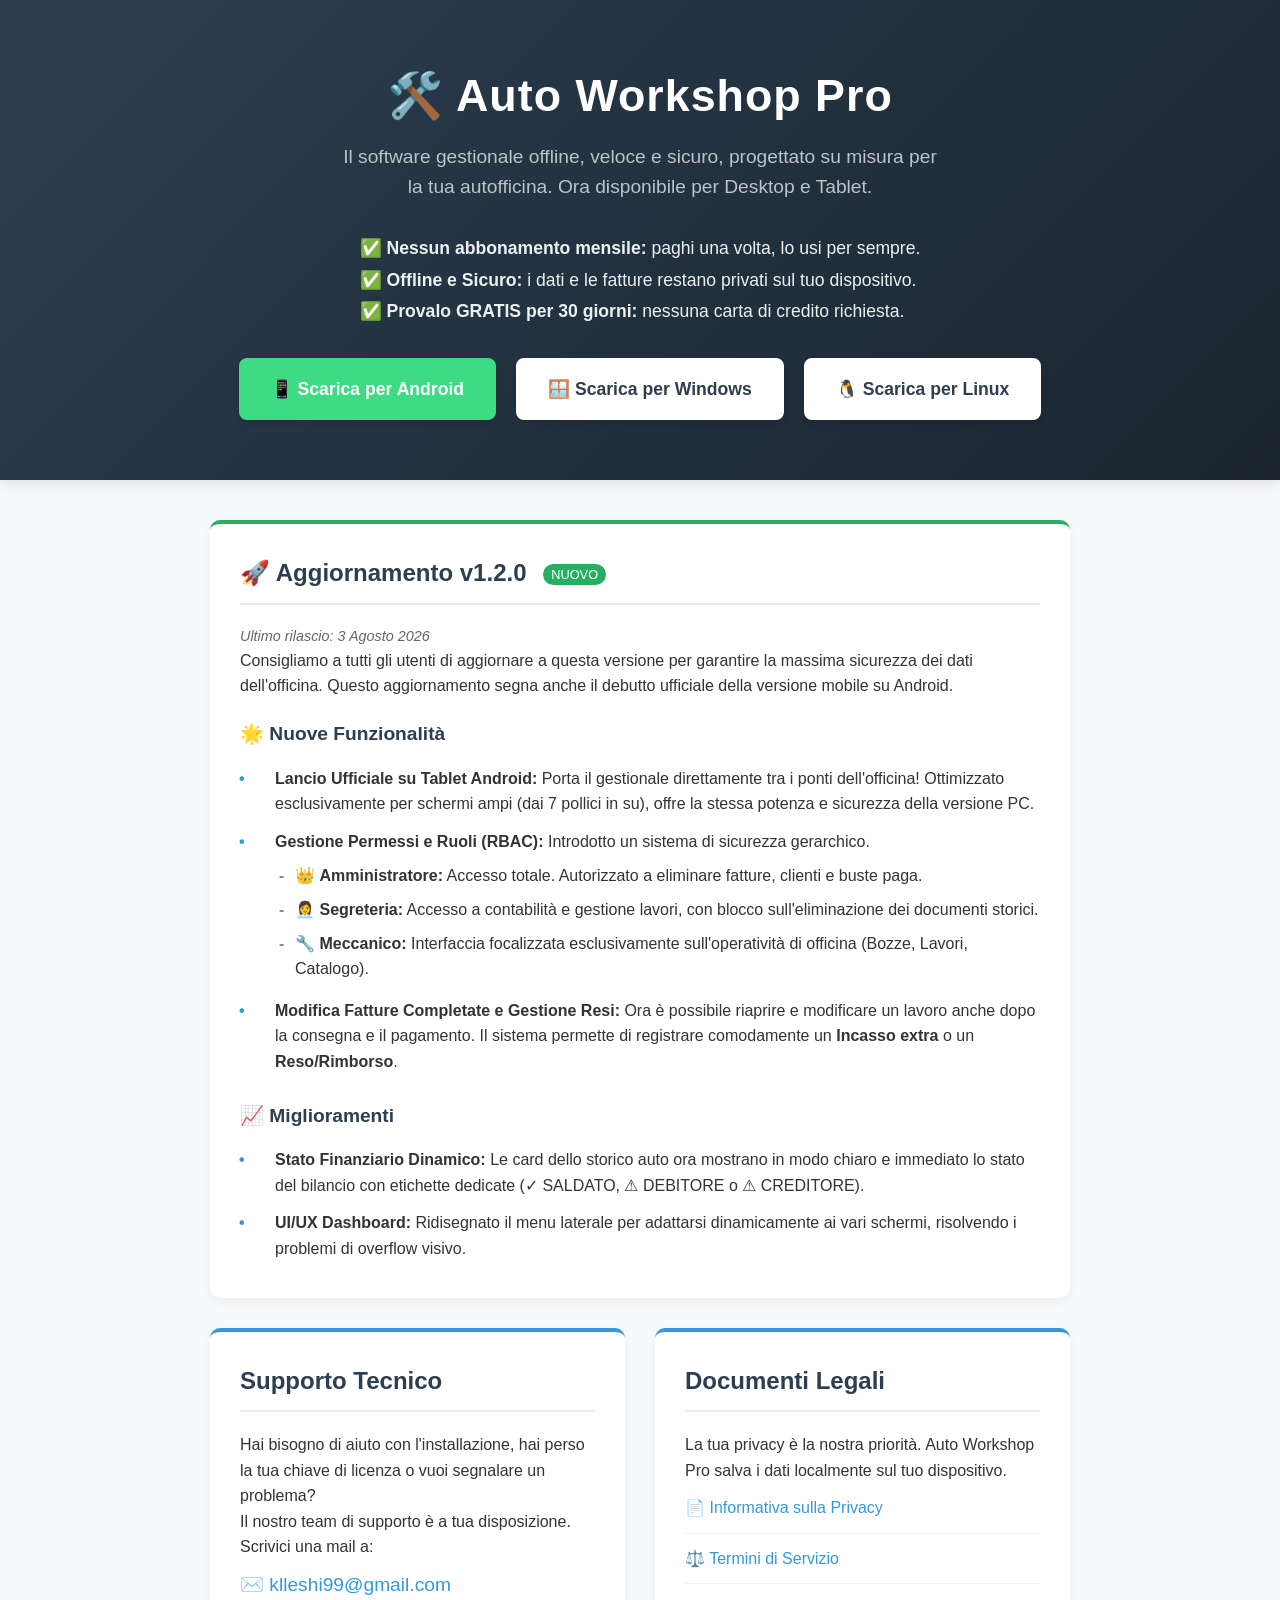
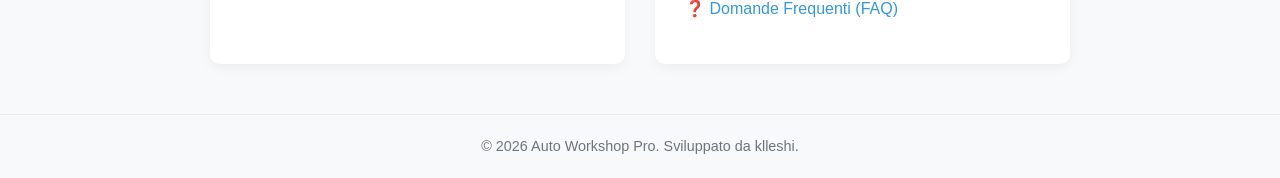
==== index.html @ 24f9990c "Simplify title in index.html" ====
<!DOCTYPE html>
<html lang="it">
<head>
    <!-- Google tag (gtag.js) -->
    <script async src="https://www.googletagmanager.com/gtag/js?id=G-JQLVQRZKXP"></script>
    <script>
      window.dataLayer = window.dataLayer || [];
      function gtag(){dataLayer.push(arguments);}
      gtag('js', new Date());
    
      gtag('config', 'G-JQLVQRZKXP');
</script>
    <meta charset="UTF-8">
    <meta name="viewport" content="width=device-width, initial-scale=1.0">
    <meta name="description" content="Auto Workshop Pro - Il gestionale offline definitivo per la tua autofficina, ora su PC e Tablet.">
    <title>Auto Workshop Pro</title>
    <style>
        /* --- VARIABILI COLORE --- */
        :root {
            --primary: #2c3e50; /* Blu scuro professionale */
            --accent: #3498db;  /* Azzurro per link e bottoni secondari */
            --success: #27ae60; /* Verde per il bottone di acquisto */
            --android: #3DDC84; /* Verde ufficiale Android */
            --bg-light: #f8f9fa;
            --text-main: #333333;
            --text-muted: #6c757d;
        }

        * {
            box-sizing: border-box;
            margin: 0;
            padding: 0;
            font-family: -apple-system, BlinkMacSystemFont, "Segoe UI", Roboto, Helvetica, Arial, sans-serif;
        }

        body {
            background-color: var(--bg-light);
            color: var(--text-main);
            line-height: 1.6;
        }

        /* --- HEADER / HERO SECTION --- */
        .hero {
            background: linear-gradient(135deg, var(--primary) 0%, #1a252f 100%);
            color: white;
            text-align: center;
            padding: 60px 20px;
            box-shadow: 0 4px 15px rgba(0,0,0,0.1);
        }

        .hero h1 {
            font-size: 2.8rem;
            margin-bottom: 10px;
            letter-spacing: 1px;
        }

        .hero p {
            font-size: 1.2rem;
            color: #bdc3c7;
            max-width: 600px;
            margin: 0 auto 30px auto;
        }

        /* --- CALL TO ACTION (BOTTONI) --- */
        .cta-container {
            display: flex;
            justify-content: center;
            gap: 20px;
            flex-wrap: wrap;
            align-items: center;
        }

        .btn {
            display: inline-block;
            padding: 15px 30px;
            border-radius: 8px;
            text-decoration: none;
            font-weight: bold;
            font-size: 1.1rem;
            transition: all 0.3s ease;
            box-shadow: 0 4px 6px rgba(0,0,0,0.1);
        }

        .btn:hover {
            transform: translateY(-2px);
            box-shadow: 0 6px 12px rgba(0,0,0,0.15);
        }

        .btn-download {
            background-color: white;
            color: var(--primary);
            border: 2px solid white;
        }

        .btn-download:hover {
            background-color: #f1f1f1;
        }

        .btn-buy {
            background-color: var(--success);
            color: white;
            border: 2px solid var(--success);
        }

        .btn-buy:hover {
            background-color: #219653;
            border-color: #219653;
        }

        .btn-android {
            background-color: var(--android);
            color: white;
            border: 2px solid var(--android);
        }

        .btn-android:hover {
            background-color: #f0fdf4;
        }

        /* --- CONTENUTO PRINCIPALE --- */
        .container {
            max-width: 900px;
            margin: 40px auto;
            padding: 0 20px;
            display: grid;
            grid-template-columns: repeat(auto-fit, minmax(300px, 1fr));
            gap: 30px;
        }

        .card {
            background-color: white;
            padding: 30px;
            border-radius: 10px;
            box-shadow: 0 4px 12px rgba(0,0,0,0.05);
            border-top: 4px solid var(--accent);
        }
        
        /* Nuova classe per la card degli aggiornamenti che prende tutta la larghezza */
        .card-full {
            grid-column: 1 / -1; 
            border-top: 4px solid var(--success);
        }

        .card h2 {
            color: var(--primary);
            border-bottom: 2px solid #eaecef;
            padding-bottom: 10px;
            margin-bottom: 20px;
            font-size: 1.5rem;
        }

        .card h3 {
            color: var(--primary);
            margin: 20px 0 10px 0;
            font-size: 1.2rem;
        }

        .card ul {
            list-style-type: none;
        }

        .card li {
            padding: 12px 0;
            border-bottom: 1px solid #f1f1f1;
        }

        .card li:last-child {
            border-bottom: none;
        }

        /* Stili specifici per le liste del changelog per renderle più compatte */
        .changelog-list {
            margin-left: 15px;
        }
        
        .changelog-list li {
            padding: 6px 0;
            border-bottom: none;
            position: relative;
            padding-left: 20px;
        }

        .changelog-list li::before {
            content: "•";
            color: var(--accent);
            font-weight: bold;
            display: inline-block;
            width: 1em;
            margin-left: -1em;
            position: absolute;
            left: 0;
        }

        .sub-list {
            margin-left: 20px;
            margin-top: 5px;
        }

        .sub-list li {
            padding: 4px 0;
        }

        .sub-list li::before {
            content: "-";
            color: #7f8c8d;
        }

        .badge-new {
            background-color: var(--success);
            color: white;
            font-size: 0.8rem;
            padding: 3px 8px;
            border-radius: 12px;
            vertical-align: middle;
            margin-left: 10px;
            font-weight: normal;
        }

        .card a {
            color: var(--accent);
            text-decoration: none;
            font-weight: 500;
            display: flex;
            align-items: center;
        }

        .card a:hover {
            text-decoration: underline;
            color: #2980b9;
        }

        .contact-email {
            font-size: 1.2rem;
            font-weight: bold;
            color: var(--primary);
            margin-top: 10px;
            display: inline-block;
        }

        /* --- FOOTER --- */
        footer {
            text-align: center;
            margin-top: 50px;
            padding: 20px;
            font-size: 0.9em;
            color: var(--text-muted);
            border-top: 1px solid #eaecef;
        }
    </style>
</head>
<body>

    <header class="hero">
        <h1>🛠️ Auto Workshop Pro</h1>
        <p>Il software gestionale offline, veloce e sicuro, progettato su misura per la tua autofficina. Ora disponibile per Desktop e Tablet.</p>

        <p style="display: inline-block; text-align: left; font-size: 1.1rem; color: #ecf0f1; margin-bottom: 30px; line-height: 1.8;">
            ✅ <strong>Nessun abbonamento mensile:</strong> paghi una volta, lo usi per sempre.<br>
            ✅ <strong>Offline e Sicuro:</strong> i dati e le fatture restano privati sul tuo dispositivo.<br>
            ✅ <strong>Provalo GRATIS per 30 giorni:</strong> nessuna carta di credito richiesta.
        </p>
        
        <div class="cta-container">
            <!-- Sostituisci il link '#link-playstore' con il tuo vero link di Google Play o di testing -->
            <a href="https://play.google.com/store/apps/details?id=io.github.klleshi.auto_workshop" class="btn btn-android">
                📱 Scarica per Android</a>
            
            <!-- I link sono stati aggiornati alla versione v1.2.0 -->
            <a href="https://github.com/klleshi/auto-workshop-releases/releases/download/v1.2.0/AutoWorkShop_windows.zip" class="btn btn-download">
                🪟 Scarica per Windows</a>
            
            <a href="https://github.com/klleshi/auto-workshop-releases/releases/download/v1.2.0/AutoWorkShop_linux.zip" class="btn btn-download">
                🐧 Scarica per Linux</a>  
        </div>
    </header>

    <div class="container">
        
        <!-- NUOVA SEZIONE CHANGELOG v1.2.0 -->
        <div class="card card-full">
            <h2>🚀 Aggiornamento v1.2.0 <span class="badge-new">NUOVO</span></h2>
            <p style="color: #666; font-size: 0.9em;"><em>Ultimo rilascio: 3 Agosto 2026</em></p>
            <p>Consigliamo a tutti gli utenti di aggiornare a questa versione per garantire la massima sicurezza dei dati dell'officina. Questo aggiornamento segna anche il debutto ufficiale della versione mobile su Android.</p>
            
            <h3>🌟 Nuove Funzionalità</h3>
            <ul class="changelog-list">
                <li><strong>Lancio Ufficiale su Tablet Android:</strong> Porta il gestionale direttamente tra i ponti dell'officina! Ottimizzato esclusivamente per schermi ampi (dai 7 pollici in su), offre la stessa potenza e sicurezza della versione PC.</li>
                <li><strong>Gestione Permessi e Ruoli (RBAC):</strong> Introdotto un sistema di sicurezza gerarchico.
                    <ul class="sub-list">
                        <li>👑 <strong>Amministratore:</strong> Accesso totale. Autorizzato a eliminare fatture, clienti e buste paga.</li>
                        <li>👩‍💼 <strong>Segreteria:</strong> Accesso a contabilità e gestione lavori, con blocco sull'eliminazione dei documenti storici.</li>
                        <li>🔧 <strong>Meccanico:</strong> Interfaccia focalizzata esclusivamente sull'operatività di officina (Bozze, Lavori, Catalogo).</li>
                    </ul>
                </li>
                <li><strong>Modifica Fatture Completate e Gestione Resi:</strong> Ora è possibile riaprire e modificare un lavoro anche dopo la consegna e il pagamento. Il sistema permette di registrare comodamente un <strong>Incasso extra</strong> o un <strong>Reso/Rimborso</strong>.</li>
            </ul>

            <h3>📈 Miglioramenti</h3>
            <ul class="changelog-list">
                <li><strong>Stato Finanziario Dinamico:</strong> Le card dello storico auto ora mostrano in modo chiaro e immediato lo stato del bilancio con etichette dedicate (✓ SALDATO, ⚠ DEBITORE o ⚠ CREDITORE).</li>
                <li><strong>UI/UX Dashboard:</strong> Ridisegnato il menu laterale per adattarsi dinamicamente ai vari schermi, risolvendo i problemi di overflow visivo.</li>
            </ul>

        </div>
        <!-- FINE SEZIONE CHANGELOG -->
        
        <div class="card">
            <h2>Supporto Tecnico</h2>
            <p>Hai bisogno di aiuto con l'installazione, hai perso la tua chiave di licenza o vuoi segnalare un problema?</p>
            <p>Il nostro team di supporto è a tua disposizione. Scrivici una mail a:</p>
            <a href="mailto:klleshi99@gmail.com" class="contact-email">✉️ klleshi99@gmail.com</a>
        </div>

        <div class="card">
            <h2>Documenti Legali</h2>
            <p>La tua privacy è la nostra priorità. Auto Workshop Pro salva i dati localmente sul tuo dispositivo.</p>
            <ul>
                <li><a href="privacy.html">📄 Informativa sulla Privacy</a></li>
                <li><a href="terms.html">⚖️ Termini di Servizio</a></li>
                <li><a href="faq.html">❓ Domande Frequenti (FAQ)</a></li>
            </ul>
        </div>

    </div>

    <footer>
        <p>&copy; 2026 Auto Workshop Pro. Sviluppato da klleshi.</p>
    </footer>

</body>
</html>
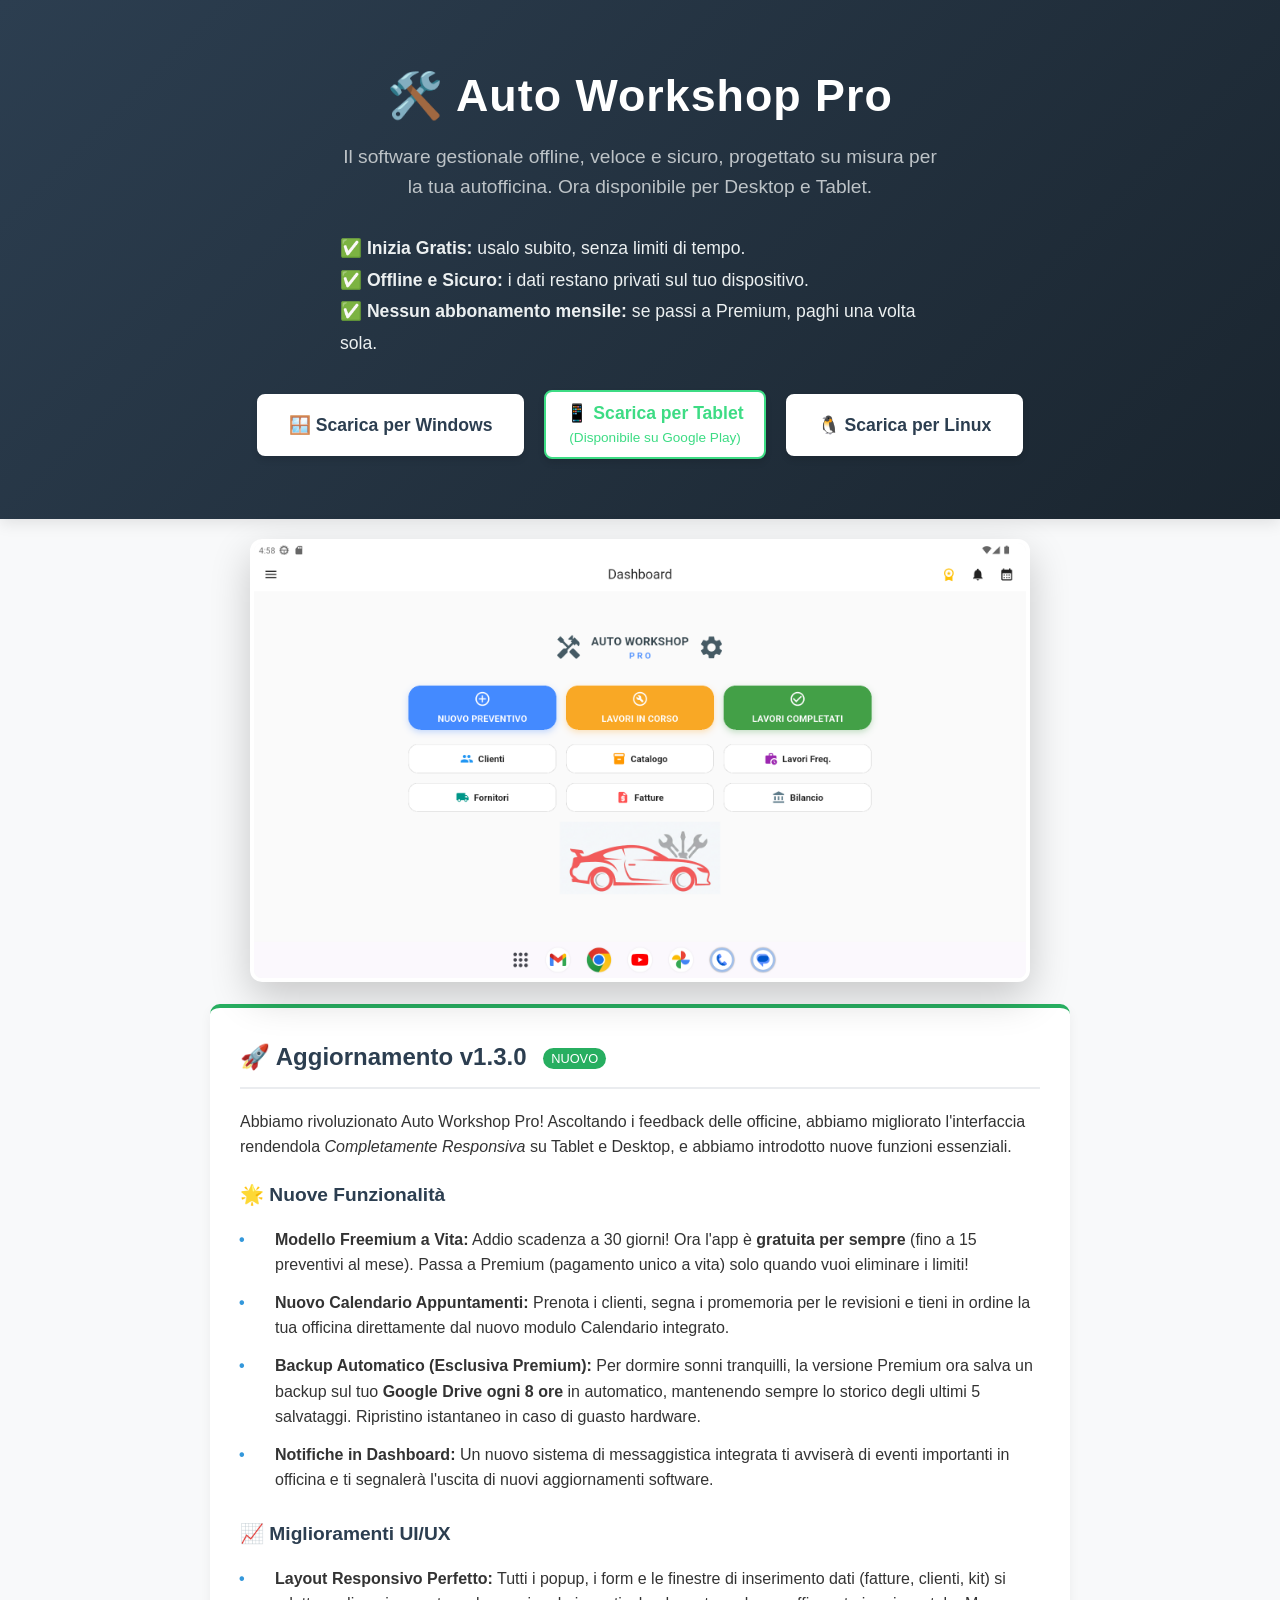
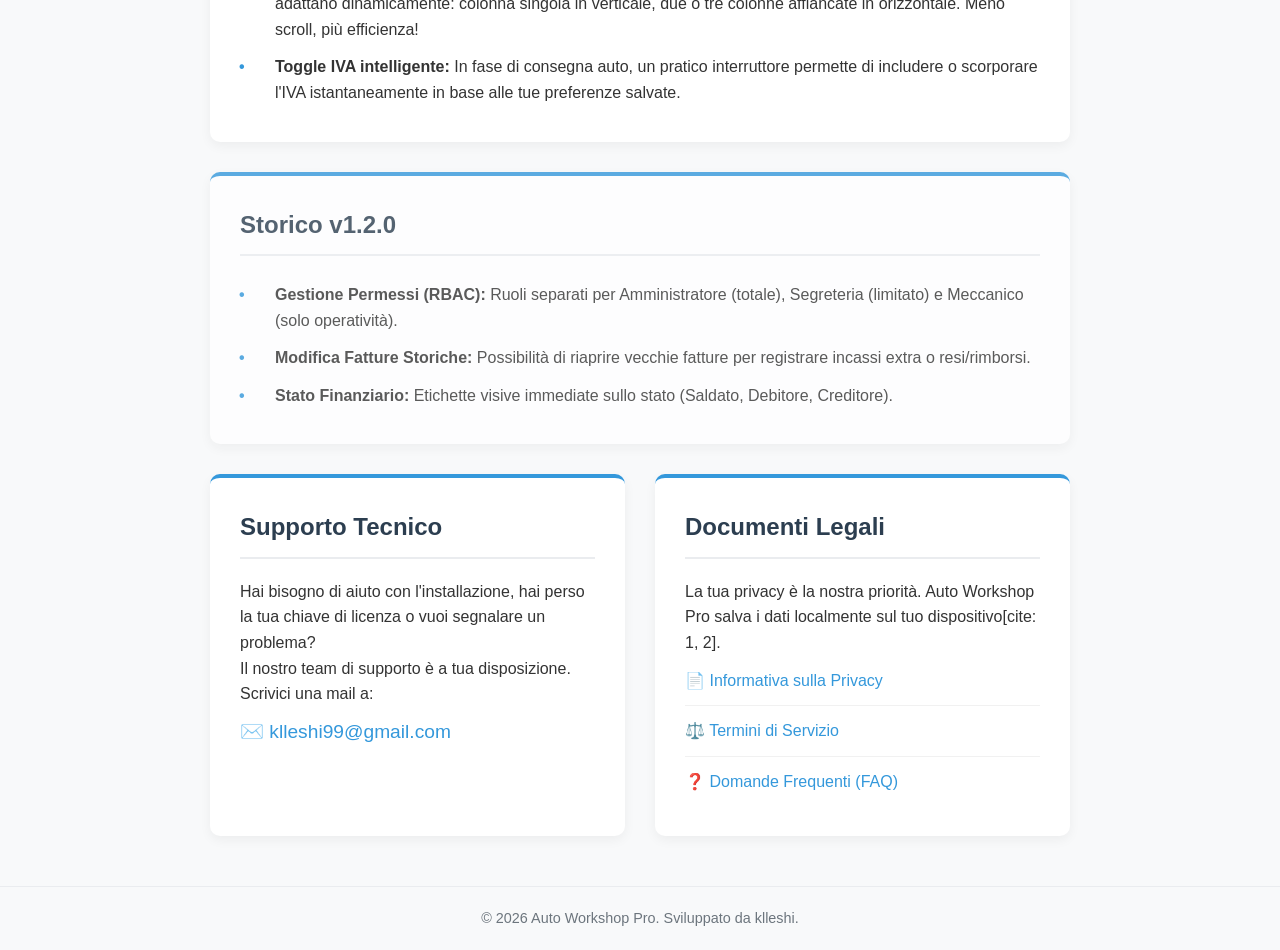
==== commit 9eacebdb: "Update index.html" ====
--- a/index.html
+++ b/index.html
@@ -13,7 +13,12 @@
     <meta charset="UTF-8">
     <meta name="viewport" content="width=device-width, initial-scale=1.0">
     <meta name="description" content="Auto Workshop Pro - Il gestionale offline definitivo per la tua autofficina, ora su PC e Tablet.">
+
+     <!-- Google Serch console -->
+    <link rel="canonical" href="https://autoworkshop.klleshi.com/" />
+    
     <title>Auto Workshop Pro</title>
+
     <style>
         /* --- VARIABILI COLORE --- */
         :root {
@@ -108,9 +113,11 @@
         }
 
         .btn-android {
-            background-color: var(--android);
-            color: white;
+            background-color: white;
+            color: var(--android);
             border: 2px solid var(--android);
+            padding: 10px 20px;
+            line-height: 1.3;
         }
 
         .btn-android:hover {
@@ -135,7 +142,7 @@
             border-top: 4px solid var(--accent);
         }
         
-        /* Nuova classe per la card degli aggiornamenti che prende tutta la larghezza */
+        /* Classe per la card degli aggiornamenti che prende tutta la larghezza */
         .card-full {
             grid-column: 1 / -1; 
             border-top: 4px solid var(--success);
@@ -246,6 +253,25 @@
             color: var(--text-muted);
             border-top: 1px solid #eaecef;
         }
+        
+        /* --- ANTEPRIMA DASHBOARD --- */
+        .dashboard-preview-container {
+            text-align: center;
+            max-width: 800px; /* Dimensione corretta, 300px era troppo piccolo */
+            margin: 20px auto -25px auto; /* Tolto il -30px! Ora starà esattamente sotto la fascia blu */
+            padding: 0 10px;
+            position: relative;
+        }
+
+        .dashboard-preview {
+            max-width: 100%;
+            height: auto;
+            border-radius: 12px;
+            box-shadow: 0 15px 40px rgba(0,0,0,0.2);
+            border: 4px solid white; /* Cornice bianca per farla risaltare */
+            background-color: var(--bg-light);
+        }
+        
     </style>
 </head>
 <body>
@@ -255,55 +281,67 @@
         <p>Il software gestionale offline, veloce e sicuro, progettato su misura per la tua autofficina. Ora disponibile per Desktop e Tablet.</p>
 
         <p style="display: inline-block; text-align: left; font-size: 1.1rem; color: #ecf0f1; margin-bottom: 30px; line-height: 1.8;">
-            ✅ <strong>Nessun abbonamento mensile:</strong> paghi una volta, lo usi per sempre.<br>
-            ✅ <strong>Offline e Sicuro:</strong> i dati e le fatture restano privati sul tuo dispositivo.<br>
-            ✅ <strong>Provalo GRATIS per 30 giorni:</strong> nessuna carta di credito richiesta.
+            ✅ <strong>Inizia Gratis:</strong> usalo subito, senza limiti di tempo.<br>
+            ✅ <strong>Offline e Sicuro:</strong> i dati restano privati sul tuo dispositivo.<br>
+            ✅ <strong>Nessun abbonamento mensile:</strong> se passi a Premium, paghi una volta sola.
         </p>
         
         <div class="cta-container">
-            <!-- Sostituisci il link '#link-playstore' con il tuo vero link di Google Play o di testing -->
+            <!-- Link aggiornati alla versione v1.3.0 -->
+            <a href="https://github.com/klleshi/auto-workshop-releases/releases/download/v1.3.0/AutoWorkShop_windows.zip" class="btn btn-download">🪟 Scarica per Windows</a>
+                      
+            <!-- Link Google Play invariato -->
             <a href="https://play.google.com/store/apps/details?id=io.github.klleshi.auto_workshop" class="btn btn-android">
-                📱 Scarica per Android</a>
+                📱 Scarica per Tablet<br>
+                <span style="font-size: 0.85rem; font-weight: normal;">(Disponibile su Google Play)</span>
+            </a>
             
-            <!-- I link sono stati aggiornati alla versione v1.2.0 -->
-            <a href="https://github.com/klleshi/auto-workshop-releases/releases/download/v1.2.0/AutoWorkShop_windows.zip" class="btn btn-download">
-                🪟 Scarica per Windows</a>
+            <a href="https://github.com/klleshi/auto-workshop-releases/releases/download/v1.3.0/AutoWorkShop_linux.zip" class="btn btn-download">🐧 Scarica per Linux</a>
             
-            <a href="https://github.com/klleshi/auto-workshop-releases/releases/download/v1.2.0/AutoWorkShop_linux.zip" class="btn btn-download">
-                🐧 Scarica per Linux</a>  
-        </div>
+        </div>
+
     </header>
-
-    <div class="container">
-        
-        <!-- NUOVA SEZIONE CHANGELOG v1.2.0 -->
-        <div class="card card-full">
-            <h2>🚀 Aggiornamento v1.2.0 <span class="badge-new">NUOVO</span></h2>
-            <p style="color: #666; font-size: 0.9em;"><em>Ultimo rilascio: 3 Agosto 2026</em></p>
-            <p>Consigliamo a tutti gli utenti di aggiornare a questa versione per garantire la massima sicurezza dei dati dell'officina. Questo aggiornamento segna anche il debutto ufficiale della versione mobile su Android.</p>
+    
+    	<!-- NUOVA SEZIONE IMMAGINE DASHBOARD -->
+	    <div class="dashboard-preview-container">
+		<!-- Se hai convertito l'immagine in webp, cambia l'estensione qui sotto -->
+		<img src="dashboard.png" alt="Anteprima Dashboard Auto Workshop Pro" class="dashboard-preview">
+	    </div>
+
+	    <div class="container">
+		
+		<!-- NUOVA SEZIONE CHANGELOG v1.3.0 -->
+		<div class="card card-full">
+		    <h2>🚀 Aggiornamento v1.3.0 <span class="badge-new">NUOVO</span></h2>
+		    <p>Abbiamo rivoluzionato Auto Workshop Pro! Ascoltando i feedback delle officine, abbiamo migliorato l'interfaccia rendendola <em>Completamente Responsiva</em> su Tablet e Desktop, e abbiamo introdotto nuove funzioni essenziali.</p>
+            
             
             <h3>🌟 Nuove Funzionalità</h3>
             <ul class="changelog-list">
-                <li><strong>Lancio Ufficiale su Tablet Android:</strong> Porta il gestionale direttamente tra i ponti dell'officina! Ottimizzato esclusivamente per schermi ampi (dai 7 pollici in su), offre la stessa potenza e sicurezza della versione PC.</li>
-                <li><strong>Gestione Permessi e Ruoli (RBAC):</strong> Introdotto un sistema di sicurezza gerarchico.
-                    <ul class="sub-list">
-                        <li>👑 <strong>Amministratore:</strong> Accesso totale. Autorizzato a eliminare fatture, clienti e buste paga.</li>
-                        <li>👩‍💼 <strong>Segreteria:</strong> Accesso a contabilità e gestione lavori, con blocco sull'eliminazione dei documenti storici.</li>
-                        <li>🔧 <strong>Meccanico:</strong> Interfaccia focalizzata esclusivamente sull'operatività di officina (Bozze, Lavori, Catalogo).</li>
-                    </ul>
-                </li>
-                <li><strong>Modifica Fatture Completate e Gestione Resi:</strong> Ora è possibile riaprire e modificare un lavoro anche dopo la consegna e il pagamento. Il sistema permette di registrare comodamente un <strong>Incasso extra</strong> o un <strong>Reso/Rimborso</strong>.</li>
+                <li><strong>Modello Freemium a Vita:</strong> Addio scadenza a 30 giorni! Ora l'app è <strong>gratuita per sempre</strong> (fino a 15 preventivi al mese). Passa a Premium (pagamento unico a vita) solo quando vuoi eliminare i limiti!</li>
+                <li><strong>Nuovo Calendario Appuntamenti:</strong> Prenota i clienti, segna i promemoria per le revisioni e tieni in ordine la tua officina direttamente dal nuovo modulo Calendario integrato.</li>
+                <li><strong>Backup Automatico (Esclusiva Premium):</strong> Per dormire sonni tranquilli, la versione Premium ora salva un backup sul tuo <strong>Google Drive ogni 8 ore</strong> in automatico, mantenendo sempre lo storico degli ultimi 5 salvataggi. Ripristino istantaneo in caso di guasto hardware.</li>
+                <li><strong>Notifiche in Dashboard:</strong> Un nuovo sistema di messaggistica integrata ti avviserà di eventi importanti in officina e ti segnalerà l'uscita di nuovi aggiornamenti software.</li>
             </ul>
 
-            <h3>📈 Miglioramenti</h3>
+            <h3>📈 Miglioramenti UI/UX</h3>
             <ul class="changelog-list">
-                <li><strong>Stato Finanziario Dinamico:</strong> Le card dello storico auto ora mostrano in modo chiaro e immediato lo stato del bilancio con etichette dedicate (✓ SALDATO, ⚠ DEBITORE o ⚠ CREDITORE).</li>
-                <li><strong>UI/UX Dashboard:</strong> Ridisegnato il menu laterale per adattarsi dinamicamente ai vari schermi, risolvendo i problemi di overflow visivo.</li>
+                <li><strong>Layout Responsivo Perfetto:</strong> Tutti i popup, i form e le finestre di inserimento dati (fatture, clienti, kit) si adattano dinamicamente: colonna singola in verticale, due o tre colonne affiancate in orizzontale. Meno scroll, più efficienza!</li>
+                <li><strong>Toggle IVA intelligente:</strong> In fase di consegna auto, un pratico interruttore permette di includere o scorporare l'IVA istantaneamente in base alle tue preferenze salvate.</li>
             </ul>
-
         </div>
         <!-- FINE SEZIONE CHANGELOG -->
         
+        <!-- SEZIONE CHANGELOG v1.2.0 (DECLASSATA MA VISIBILE) -->
+        <div class="card card-full" style="opacity: 0.8; border-top: 4px solid var(--accent);">
+            <h2>Storico v1.2.0</h2>
+            <ul class="changelog-list">
+                <li><strong>Gestione Permessi (RBAC):</strong> Ruoli separati per Amministratore (totale), Segreteria (limitato) e Meccanico (solo operatività).</li>
+                <li><strong>Modifica Fatture Storiche:</strong> Possibilità di riaprire vecchie fatture per registrare incassi extra o resi/rimborsi.</li>
+                <li><strong>Stato Finanziario:</strong> Etichette visive immediate sullo stato (Saldato, Debitore, Creditore).</li>
+            </ul>
+        </div>
+
         <div class="card">
             <h2>Supporto Tecnico</h2>
             <p>Hai bisogno di aiuto con l'installazione, hai perso la tua chiave di licenza o vuoi segnalare un problema?</p>
@@ -313,7 +351,7 @@
 
         <div class="card">
             <h2>Documenti Legali</h2>
-            <p>La tua privacy è la nostra priorità. Auto Workshop Pro salva i dati localmente sul tuo dispositivo.</p>
+            <p>La tua privacy è la nostra priorità. Auto Workshop Pro salva i dati localmente sul tuo dispositivo[cite: 1, 2].</p>
             <ul>
                 <li><a href="privacy.html">📄 Informativa sulla Privacy</a></li>
                 <li><a href="terms.html">⚖️ Termini di Servizio</a></li>
@@ -329,3 +367,4 @@
 
 </body>
 </html>
+    
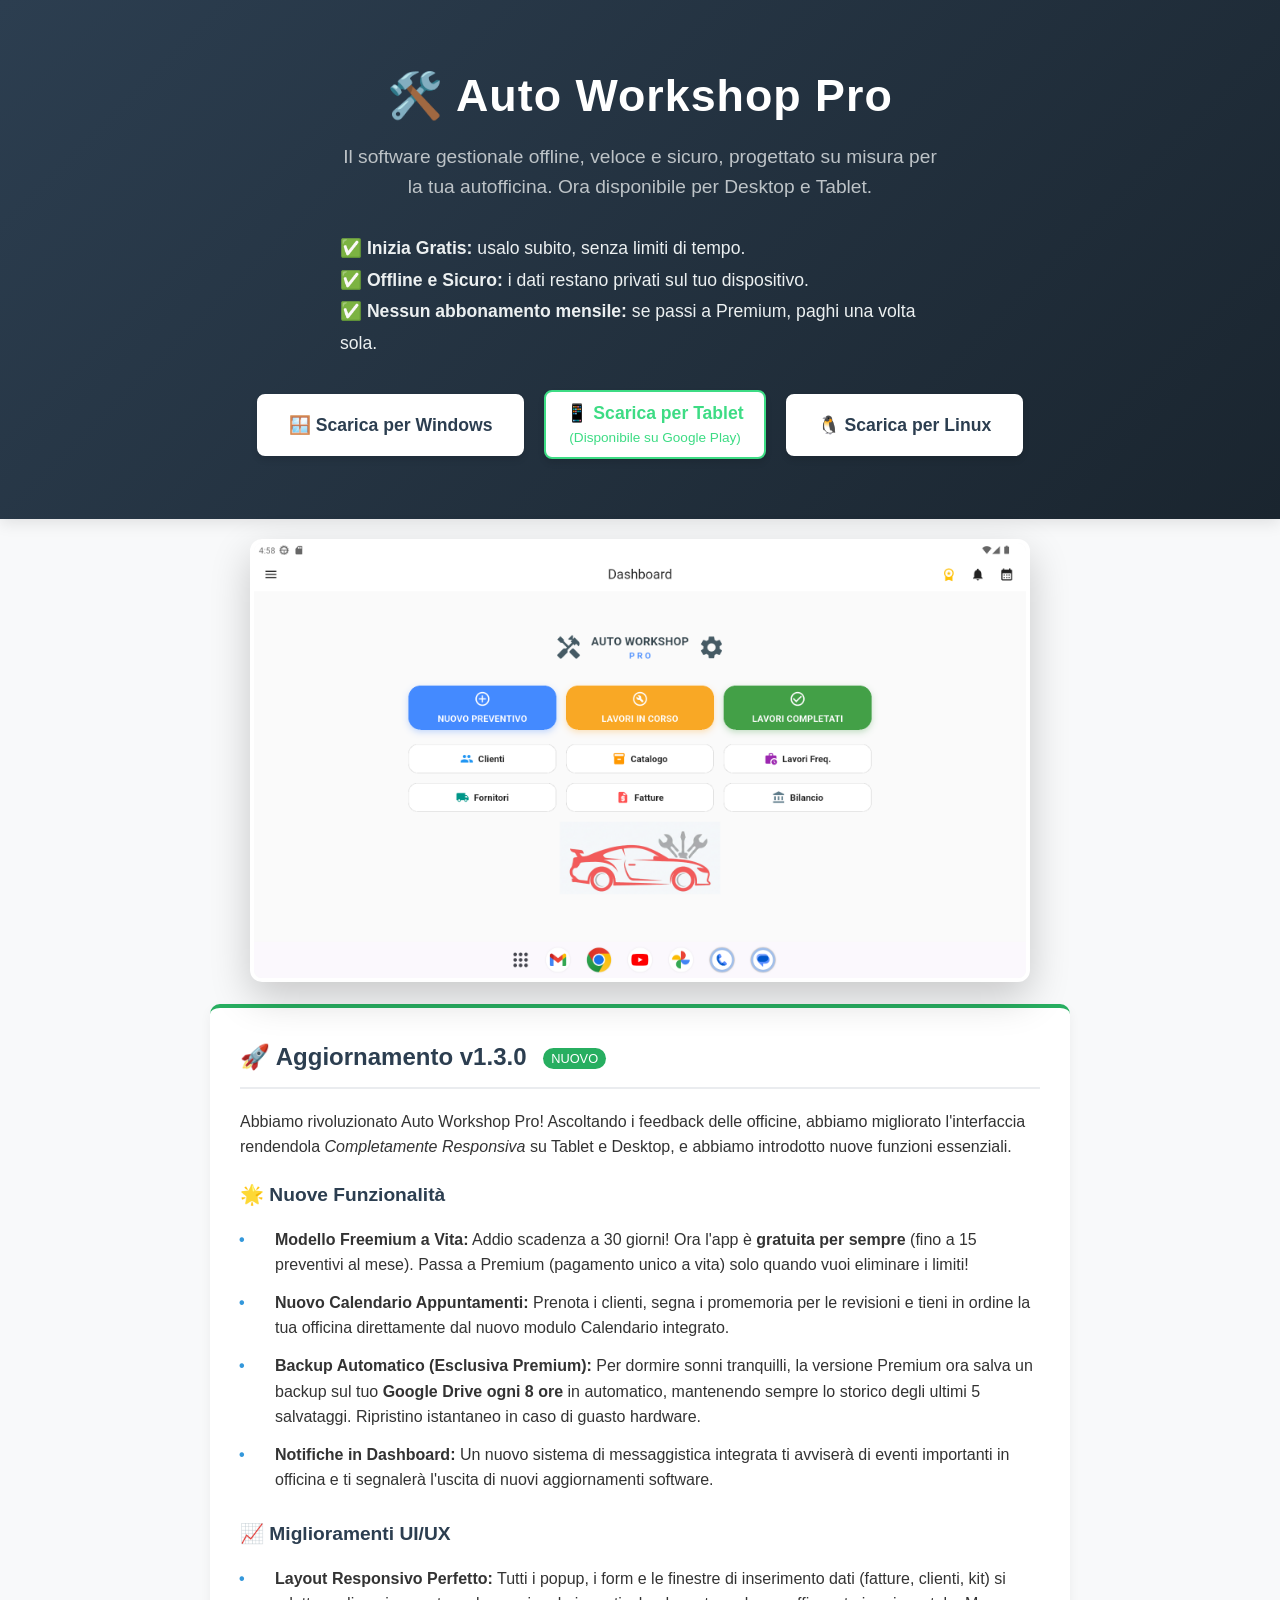
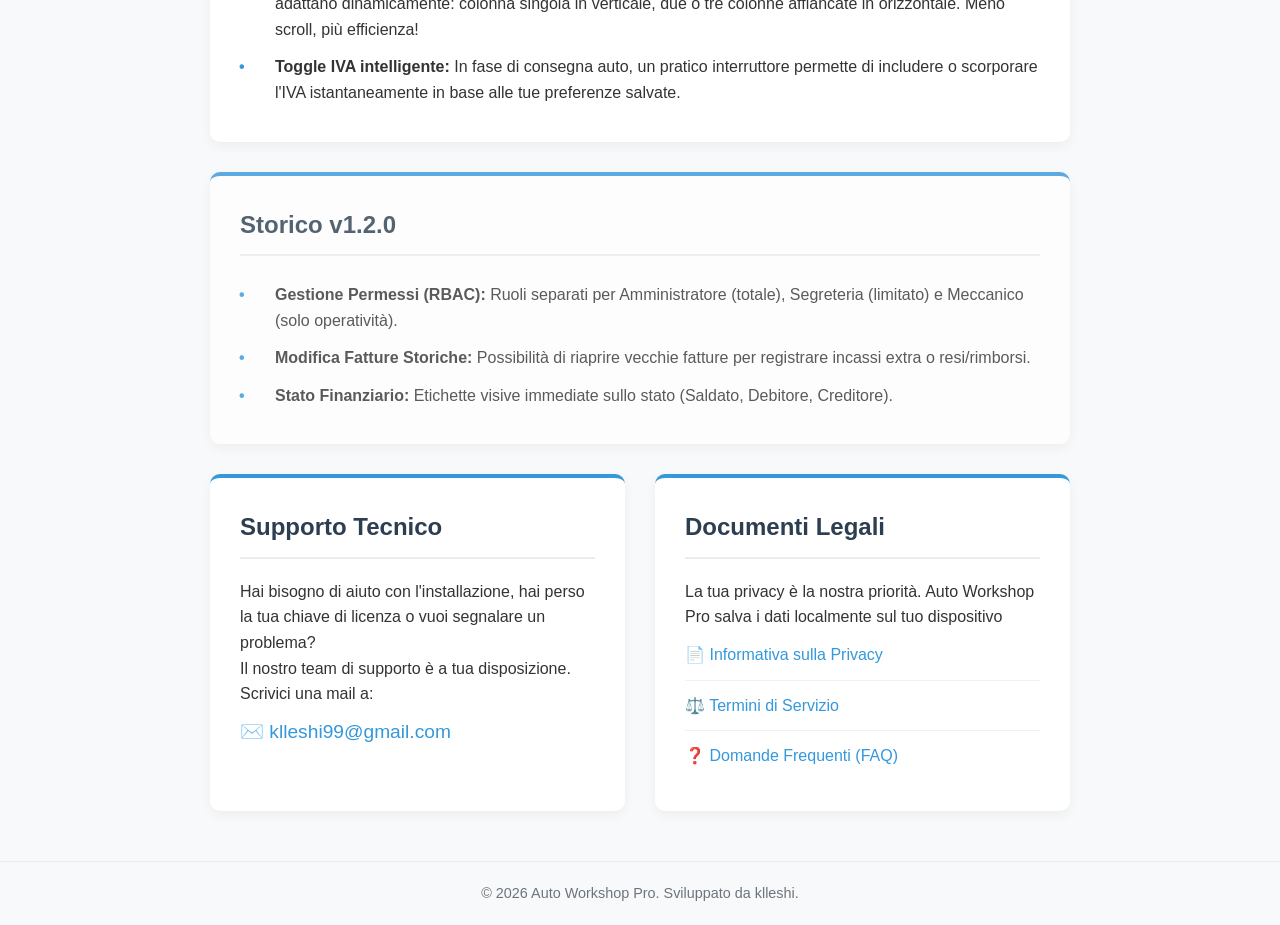
==== commit 831cb84a: "Update index.html" ====
--- a/index.html
+++ b/index.html
@@ -351,7 +351,7 @@
 
         <div class="card">
             <h2>Documenti Legali</h2>
-            <p>La tua privacy è la nostra priorità. Auto Workshop Pro salva i dati localmente sul tuo dispositivo[cite: 1, 2].</p>
+            <p>La tua privacy è la nostra priorità. Auto Workshop Pro salva i dati localmente sul tuo dispositivo</p>
             <ul>
                 <li><a href="privacy.html">📄 Informativa sulla Privacy</a></li>
                 <li><a href="terms.html">⚖️ Termini di Servizio</a></li>
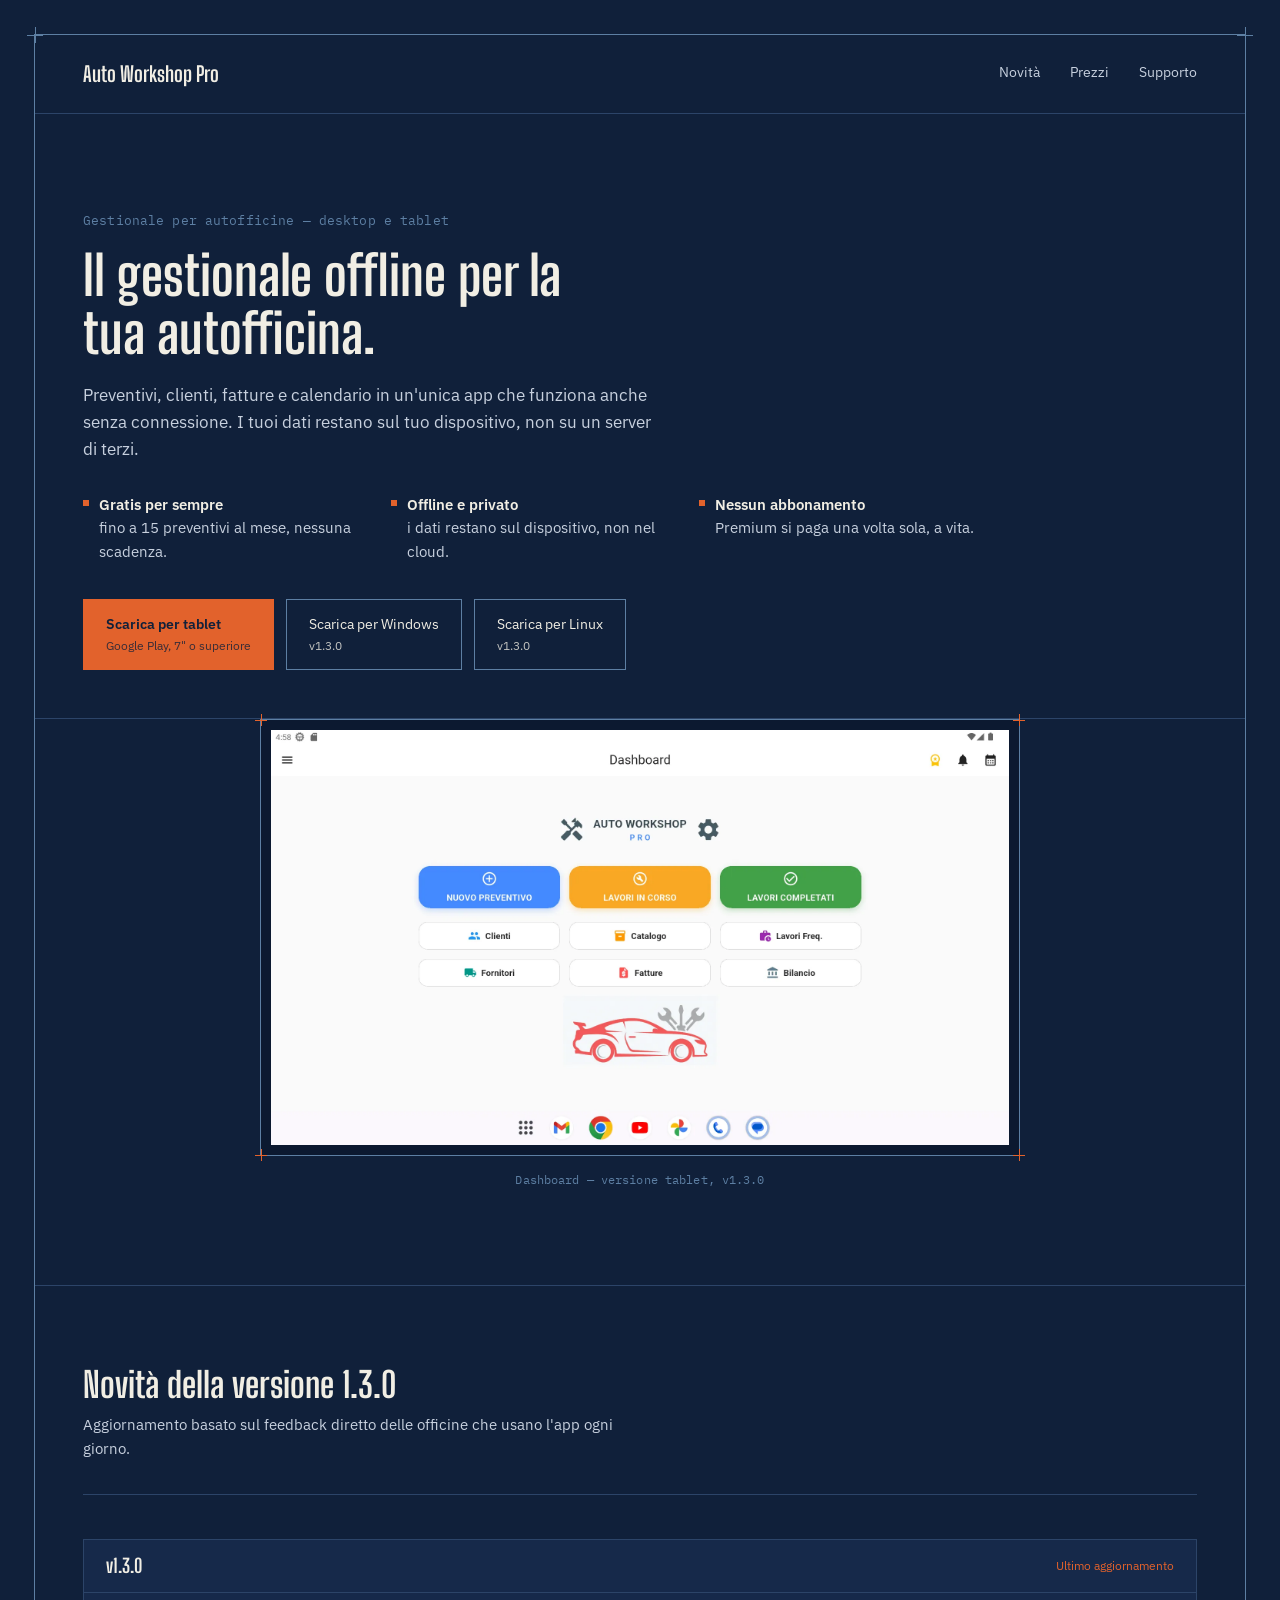
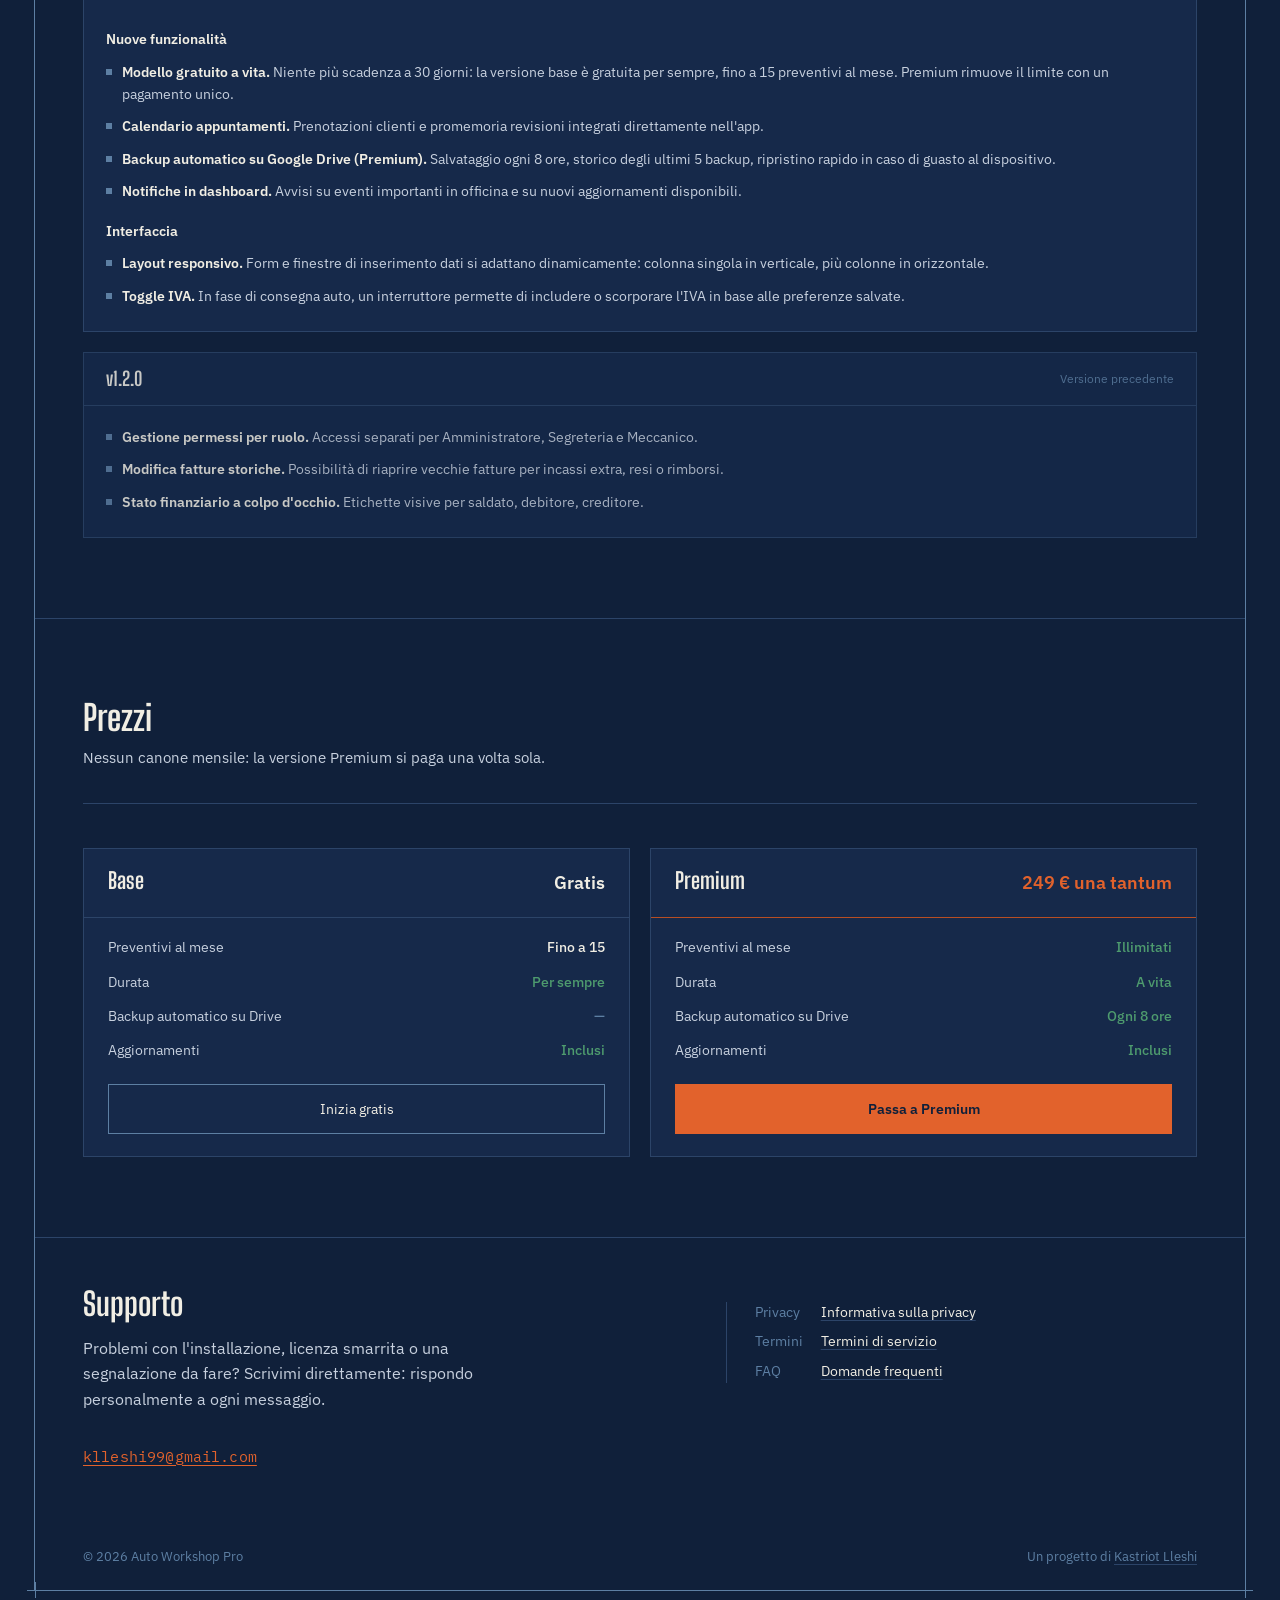
==== commit e713d134: "Aggiornato la main page" ====
--- a/index.html
+++ b/index.html
@@ -1,370 +1,524 @@
 <!DOCTYPE html>
 <html lang="it">
 <head>
-    <!-- Google tag (gtag.js) -->
-    <script async src="https://www.googletagmanager.com/gtag/js?id=G-JQLVQRZKXP"></script>
-    <script>
-      window.dataLayer = window.dataLayer || [];
-      function gtag(){dataLayer.push(arguments);}
-      gtag('js', new Date());
-    
-      gtag('config', 'G-JQLVQRZKXP');
+<!-- Google tag (gtag.js) -->
+<script async src="https://www.googletagmanager.com/gtag/js?id=G-JQLVQRZKXP"></script>
+<script>
+  window.dataLayer = window.dataLayer || [];
+  function gtag(){dataLayer.push(arguments);}
+  gtag('js', new Date());
+  gtag('config', 'G-JQLVQRZKXP');
 </script>
-    <meta charset="UTF-8">
-    <meta name="viewport" content="width=device-width, initial-scale=1.0">
-    <meta name="description" content="Auto Workshop Pro - Il gestionale offline definitivo per la tua autofficina, ora su PC e Tablet.">
-
-     <!-- Google Serch console -->
-    <link rel="canonical" href="https://autoworkshop.klleshi.com/" />
-    
-    <title>Auto Workshop Pro</title>
-
-    <style>
-        /* --- VARIABILI COLORE --- */
-        :root {
-            --primary: #2c3e50; /* Blu scuro professionale */
-            --accent: #3498db;  /* Azzurro per link e bottoni secondari */
-            --success: #27ae60; /* Verde per il bottone di acquisto */
-            --android: #3DDC84; /* Verde ufficiale Android */
-            --bg-light: #f8f9fa;
-            --text-main: #333333;
-            --text-muted: #6c757d;
-        }
-
-        * {
-            box-sizing: border-box;
-            margin: 0;
-            padding: 0;
-            font-family: -apple-system, BlinkMacSystemFont, "Segoe UI", Roboto, Helvetica, Arial, sans-serif;
-        }
-
-        body {
-            background-color: var(--bg-light);
-            color: var(--text-main);
-            line-height: 1.6;
-        }
-
-        /* --- HEADER / HERO SECTION --- */
-        .hero {
-            background: linear-gradient(135deg, var(--primary) 0%, #1a252f 100%);
-            color: white;
-            text-align: center;
-            padding: 60px 20px;
-            box-shadow: 0 4px 15px rgba(0,0,0,0.1);
-        }
-
-        .hero h1 {
-            font-size: 2.8rem;
-            margin-bottom: 10px;
-            letter-spacing: 1px;
-        }
-
-        .hero p {
-            font-size: 1.2rem;
-            color: #bdc3c7;
-            max-width: 600px;
-            margin: 0 auto 30px auto;
-        }
-
-        /* --- CALL TO ACTION (BOTTONI) --- */
-        .cta-container {
-            display: flex;
-            justify-content: center;
-            gap: 20px;
-            flex-wrap: wrap;
-            align-items: center;
-        }
-
-        .btn {
-            display: inline-block;
-            padding: 15px 30px;
-            border-radius: 8px;
-            text-decoration: none;
-            font-weight: bold;
-            font-size: 1.1rem;
-            transition: all 0.3s ease;
-            box-shadow: 0 4px 6px rgba(0,0,0,0.1);
-        }
-
-        .btn:hover {
-            transform: translateY(-2px);
-            box-shadow: 0 6px 12px rgba(0,0,0,0.15);
-        }
-
-        .btn-download {
-            background-color: white;
-            color: var(--primary);
-            border: 2px solid white;
-        }
-
-        .btn-download:hover {
-            background-color: #f1f1f1;
-        }
-
-        .btn-buy {
-            background-color: var(--success);
-            color: white;
-            border: 2px solid var(--success);
-        }
-
-        .btn-buy:hover {
-            background-color: #219653;
-            border-color: #219653;
-        }
-
-        .btn-android {
-            background-color: white;
-            color: var(--android);
-            border: 2px solid var(--android);
-            padding: 10px 20px;
-            line-height: 1.3;
-        }
-
-        .btn-android:hover {
-            background-color: #f0fdf4;
-        }
-
-        /* --- CONTENUTO PRINCIPALE --- */
-        .container {
-            max-width: 900px;
-            margin: 40px auto;
-            padding: 0 20px;
-            display: grid;
-            grid-template-columns: repeat(auto-fit, minmax(300px, 1fr));
-            gap: 30px;
-        }
-
-        .card {
-            background-color: white;
-            padding: 30px;
-            border-radius: 10px;
-            box-shadow: 0 4px 12px rgba(0,0,0,0.05);
-            border-top: 4px solid var(--accent);
-        }
-        
-        /* Classe per la card degli aggiornamenti che prende tutta la larghezza */
-        .card-full {
-            grid-column: 1 / -1; 
-            border-top: 4px solid var(--success);
-        }
-
-        .card h2 {
-            color: var(--primary);
-            border-bottom: 2px solid #eaecef;
-            padding-bottom: 10px;
-            margin-bottom: 20px;
-            font-size: 1.5rem;
-        }
-
-        .card h3 {
-            color: var(--primary);
-            margin: 20px 0 10px 0;
-            font-size: 1.2rem;
-        }
-
-        .card ul {
-            list-style-type: none;
-        }
-
-        .card li {
-            padding: 12px 0;
-            border-bottom: 1px solid #f1f1f1;
-        }
-
-        .card li:last-child {
-            border-bottom: none;
-        }
-
-        /* Stili specifici per le liste del changelog per renderle più compatte */
-        .changelog-list {
-            margin-left: 15px;
-        }
-        
-        .changelog-list li {
-            padding: 6px 0;
-            border-bottom: none;
-            position: relative;
-            padding-left: 20px;
-        }
-
-        .changelog-list li::before {
-            content: "•";
-            color: var(--accent);
-            font-weight: bold;
-            display: inline-block;
-            width: 1em;
-            margin-left: -1em;
-            position: absolute;
-            left: 0;
-        }
-
-        .sub-list {
-            margin-left: 20px;
-            margin-top: 5px;
-        }
-
-        .sub-list li {
-            padding: 4px 0;
-        }
-
-        .sub-list li::before {
-            content: "-";
-            color: #7f8c8d;
-        }
-
-        .badge-new {
-            background-color: var(--success);
-            color: white;
-            font-size: 0.8rem;
-            padding: 3px 8px;
-            border-radius: 12px;
-            vertical-align: middle;
-            margin-left: 10px;
-            font-weight: normal;
-        }
-
-        .card a {
-            color: var(--accent);
-            text-decoration: none;
-            font-weight: 500;
-            display: flex;
-            align-items: center;
-        }
-
-        .card a:hover {
-            text-decoration: underline;
-            color: #2980b9;
-        }
-
-        .contact-email {
-            font-size: 1.2rem;
-            font-weight: bold;
-            color: var(--primary);
-            margin-top: 10px;
-            display: inline-block;
-        }
-
-        /* --- FOOTER --- */
-        footer {
-            text-align: center;
-            margin-top: 50px;
-            padding: 20px;
-            font-size: 0.9em;
-            color: var(--text-muted);
-            border-top: 1px solid #eaecef;
-        }
-        
-        /* --- ANTEPRIMA DASHBOARD --- */
-        .dashboard-preview-container {
-            text-align: center;
-            max-width: 800px; /* Dimensione corretta, 300px era troppo piccolo */
-            margin: 20px auto -25px auto; /* Tolto il -30px! Ora starà esattamente sotto la fascia blu */
-            padding: 0 10px;
-            position: relative;
-        }
-
-        .dashboard-preview {
-            max-width: 100%;
-            height: auto;
-            border-radius: 12px;
-            box-shadow: 0 15px 40px rgba(0,0,0,0.2);
-            border: 4px solid white; /* Cornice bianca per farla risaltare */
-            background-color: var(--bg-light);
-        }
-        
-    </style>
+
+<meta charset="UTF-8">
+<meta name="viewport" content="width=device-width, initial-scale=1.0">
+<meta name="description" content="Auto Workshop Pro - Il gestionale offline definitivo per la tua autofficina, ora su PC e Tablet.">
+<link rel="canonical" href="https://autoworkshop.klleshi.com/" />
+<title>Auto Workshop Pro</title>
+
+<link rel="preconnect" href="https://fonts.googleapis.com">
+<link rel="preconnect" href="https://fonts.gstatic.com" crossorigin>
+<link href="https://fonts.googleapis.com/css2?family=Big+Shoulders+Display:wght@600;700;800&family=IBM+Plex+Sans:wght@400;500;600&family=IBM+Plex+Mono:wght@400;500&display=swap" rel="stylesheet">
+
+<style>
+  :root{
+    --bg: #10203A;
+    --panel: #16294A;
+    --panel-line: #2C4468;
+    --ink: #F1EEE4;
+    --ink-dim: #C7D0DE;
+    --line: #5D7FA3;
+    --accent: #E2622C;
+    --accent-dim: #B84E23;
+    --good: #4E9B6E;
+    --frame-margin: clamp(14px, 3vw, 34px);
+  }
+
+  *{ box-sizing: border-box; }
+  html{ scroll-behavior: smooth; }
+
+  @media (prefers-reduced-motion: reduce){
+    html{ scroll-behavior: auto; }
+    *{ animation-duration: 0.001ms !important; transition-duration: 0.001ms !important; }
+  }
+
+  body{
+    margin: 0;
+    background: var(--bg);
+    color: var(--ink);
+    font-family: "IBM Plex Sans", system-ui, sans-serif;
+    font-size: 16px;
+    line-height: 1.6;
+    -webkit-font-smoothing: antialiased;
+  }
+
+  h1, h2, h3{
+    font-family: "Big Shoulders Display", "IBM Plex Sans", sans-serif;
+    font-weight: 700;
+    line-height: 1.05;
+    margin: 0;
+  }
+
+  a{ color: inherit; }
+  .mono{ font-family: "IBM Plex Mono", monospace; letter-spacing: 0.01em; }
+
+  /* ---------- drafting-sheet frame ---------- */
+
+  .sheet{
+    position: relative;
+    margin: var(--frame-margin);
+    border: 1px solid var(--line);
+  }
+
+  .tick{ position: absolute; width: 16px; height: 16px; pointer-events: none; }
+  .tick::before, .tick::after{ content: ""; position: absolute; background: var(--line); }
+  .tick::before{ width: 100%; height: 1px; top: 50%; left: 0; }
+  .tick::after{ width: 1px; height: 100%; left: 50%; top: 0; }
+  .tick.tl{ top: -8px; left: -8px; }
+  .tick.tr{ top: -8px; right: -8px; }
+  .tick.bl{ bottom: -8px; left: -8px; }
+  .tick.br{ bottom: -8px; right: -8px; }
+
+  /* ---------- top bar ---------- */
+
+  .topbar{
+    display: flex;
+    align-items: center;
+    justify-content: space-between;
+    padding: 22px clamp(20px, 4vw, 48px);
+    border-bottom: 1px solid var(--panel-line);
+  }
+  .wordmark{
+    font-family: "Big Shoulders Display", sans-serif;
+    font-weight: 700;
+    font-size: 21px;
+    text-decoration: none;
+  }
+  .topnav{ display: flex; gap: clamp(14px, 3vw, 30px); }
+  .topnav a{
+    font-size: 14px;
+    text-decoration: none;
+    color: var(--ink-dim);
+    border-bottom: 1px solid transparent;
+    padding-bottom: 2px;
+    transition: color .15s ease, border-color .15s ease;
+  }
+  .topnav a:hover, .topnav a:focus-visible{ color: var(--ink); border-color: var(--accent); }
+
+  /* ---------- hero ---------- */
+
+  .hero{
+    padding: clamp(40px, 7vw, 84px) clamp(20px, 4vw, 48px) clamp(24px, 5vw, 48px);
+    border-bottom: 1px solid var(--panel-line);
+  }
+  .hero-tag{ font-size: 13px; color: var(--line); margin-bottom: 16px; }
+  .hero h1{
+    font-size: clamp(2.1rem, 4.6vw, 3.4rem);
+    max-width: 20ch;
+  }
+  .hero-sub{
+    margin-top: 20px;
+    max-width: 58ch;
+    color: var(--ink-dim);
+    font-size: 17px;
+  }
+
+  .value-list{
+    list-style: none;
+    padding: 0;
+    margin: 30px 0 36px;
+    display: grid;
+    grid-template-columns: repeat(3, 1fr);
+    gap: 16px 24px;
+    max-width: 900px;
+  }
+  .value-list li{
+    display: flex;
+    gap: 10px;
+    align-items: flex-start;
+    font-size: 14.5px;
+    color: var(--ink-dim);
+  }
+  .value-list li::before{
+    content: "";
+    width: 6px;
+    height: 6px;
+    margin-top: 7px;
+    background: var(--accent);
+    flex: none;
+  }
+  .value-list strong{ color: var(--ink); display: block; font-weight: 600; }
+
+  .cta-group{
+    display: flex;
+    flex-wrap: wrap;
+    gap: 12px;
+  }
+  .btn{
+    display: inline-block;
+    font-size: 14px;
+    padding: 13px 22px;
+    border: 1px solid var(--line);
+    text-decoration: none;
+    color: var(--ink);
+    background: transparent;
+    transition: border-color .15s ease, color .15s ease, background .15s ease;
+  }
+  .btn:hover, .btn:focus-visible{ border-color: var(--accent); color: var(--accent); }
+  .btn-primary{
+    border-color: var(--accent);
+    background: var(--accent);
+    color: var(--bg);
+    font-weight: 600;
+  }
+  .btn-primary:hover, .btn-primary:focus-visible{
+    background: var(--accent-dim);
+    border-color: var(--accent-dim);
+    color: var(--bg);
+  }
+  .btn small{ display: block; font-weight: 400; font-size: 11.5px; opacity: .8; margin-top: 2px; }
+
+  /* ---------- screenshot panel ---------- */
+
+  .screenshot-wrap{
+    padding: 0 clamp(20px, 4vw, 48px) clamp(48px, 8vw, 84px);
+    border-bottom: 1px solid var(--panel-line);
+  }
+  .screenshot-frame{
+    position: relative;
+    max-width: 760px;
+    margin: 0 auto;
+    border: 1px solid var(--line);
+    padding: 10px;
+    background: #0C1930;
+  }
+  .screenshot-frame .tick{ width: 12px; height: 12px; }
+  .screenshot-frame .tick::before, .screenshot-frame .tick::after{ background: var(--accent); }
+  .screenshot-frame .tick.tl{ top: -6px; left: -6px; }
+  .screenshot-frame .tick.tr{ top: -6px; right: -6px; }
+  .screenshot-frame .tick.bl{ bottom: -6px; left: -6px; }
+  .screenshot-frame .tick.br{ bottom: -6px; right: -6px; }
+  .screenshot-frame img{ display: block; width: 100%; height: auto; }
+  .screenshot-caption{
+    margin-top: 14px;
+    text-align: center;
+    font-size: 12px;
+    color: var(--line);
+  }
+
+  /* ---------- section shell ---------- */
+
+  section{ padding: clamp(40px, 7vw, 80px) clamp(20px, 4vw, 48px); border-bottom: 1px solid var(--panel-line); }
+  section:last-of-type{ border-bottom: none; }
+
+  .section-head{
+    margin-bottom: clamp(28px, 5vw, 44px);
+    border-bottom: 1px solid var(--panel-line);
+    padding-bottom: 18px;
+  }
+  .section-head h2{ font-size: clamp(1.6rem, 3vw, 2.2rem); }
+  .section-head p{ color: var(--ink-dim); margin-top: 10px; max-width: 60ch; font-size: 15px; }
+
+  /* ---------- pricing spec sheet ---------- */
+
+  .pricing{
+    display: grid;
+    grid-template-columns: repeat(2, 1fr);
+    gap: 20px;
+  }
+  .plan{
+    border: 1px solid var(--panel-line);
+    background: var(--panel);
+  }
+  .plan-head{
+    padding: 20px 24px;
+    border-bottom: 1px solid var(--panel-line);
+    display: flex;
+    align-items: baseline;
+    justify-content: space-between;
+    gap: 10px;
+  }
+  .plan-head h3{ font-size: 1.4rem; }
+  .plan.premium .plan-head{ border-bottom-color: var(--accent-dim); }
+  .plan-price{ font-size: 1.1rem; font-weight: 600; }
+  .plan.premium .plan-price{ color: var(--accent); }
+  .plan dl{
+    padding: 18px 24px 22px;
+    margin: 0;
+    display: grid;
+    grid-template-columns: 1fr auto;
+    gap: 12px 14px;
+    font-size: 14px;
+  }
+  .plan dt{ color: var(--ink-dim); }
+  .plan dd{ margin: 0; text-align: right; font-weight: 500; }
+  .plan dd.yes{ color: var(--good); }
+  .plan dd.no{ color: var(--line); }
+  .plan-cta{ padding: 0 24px 22px; }
+  .plan-cta .btn{ width: 100%; text-align: center; }
+
+  /* ---------- changelog ---------- */
+
+  .changelog{ display: flex; flex-direction: column; gap: 20px; }
+  .release{ border: 1px solid var(--panel-line); background: var(--panel); }
+  .release-head{
+    display: flex;
+    flex-wrap: wrap;
+    align-items: center;
+    justify-content: space-between;
+    gap: 10px 16px;
+    padding: 16px 22px;
+    border-bottom: 1px solid var(--panel-line);
+  }
+  .release-head h3{ font-size: 1.2rem; }
+  .release-status{ font-size: 12px; color: var(--accent); }
+  .release-status.muted{ color: var(--line); }
+  .release-body{ padding: 20px 22px 24px; }
+  .release-body p{ color: var(--ink-dim); font-size: 14.5px; max-width: 68ch; }
+  .release-group h4{
+    font-family: "IBM Plex Sans", sans-serif;
+    font-weight: 600;
+    font-size: 13.5px;
+    color: var(--ink);
+    margin: 18px 0 10px;
+  }
+  .release-group:first-of-type h4{ margin-top: 16px; }
+  .changelog-list{ list-style: none; padding: 0; margin: 0; display: flex; flex-direction: column; gap: 10px; }
+  .changelog-list li{
+    font-size: 14px;
+    color: var(--ink-dim);
+    padding-left: 16px;
+    position: relative;
+  }
+  .changelog-list li::before{
+    content: "";
+    position: absolute;
+    left: 0;
+    top: 8px;
+    width: 6px;
+    height: 6px;
+    background: var(--line);
+  }
+  .changelog-list strong{ color: var(--ink); font-weight: 600; }
+  .release.legacy{ opacity: .82; }
+
+  /* ---------- support / title block ---------- */
+
+  .titleblock{
+    padding: clamp(30px, 6vw, 50px) clamp(20px, 4vw, 48px) clamp(40px, 6vw, 56px);
+    display: grid;
+    grid-template-columns: 1.3fr 1fr;
+    gap: 30px;
+    border-bottom: 1px solid var(--panel-line);
+  }
+  .titleblock h2{ font-size: clamp(1.5rem, 3vw, 2rem); }
+  .titleblock p{ color: var(--ink-dim); max-width: 46ch; margin-top: 14px; }
+  .support-email{
+    display: inline-block;
+    margin-top: 16px;
+    font-size: 15px;
+    color: var(--accent);
+    text-decoration: underline;
+    text-underline-offset: 3px;
+  }
+
+  .tb-meta{
+    border-left: 1px solid var(--panel-line);
+    padding-left: 28px;
+    display: grid;
+    grid-template-columns: auto 1fr;
+    gap: 8px 18px;
+    align-self: start;
+    font-size: 13.5px;
+  }
+  .tb-meta dt{ color: var(--line); }
+  .tb-meta dd{ margin: 0; }
+  .tb-meta a{ text-decoration: underline; text-decoration-color: var(--panel-line); text-underline-offset: 3px; }
+  .tb-meta a:hover, .tb-meta a:focus-visible{ text-decoration-color: var(--accent); color: var(--accent); }
+
+  footer{
+    padding: 22px clamp(20px, 4vw, 48px);
+    display: flex;
+    flex-wrap: wrap;
+    justify-content: space-between;
+    gap: 10px;
+    font-size: 13px;
+    color: var(--line);
+  }
+  footer a{ text-decoration: underline; text-decoration-color: var(--panel-line); text-underline-offset: 3px; }
+  footer a:hover, footer a:focus-visible{ text-decoration-color: var(--accent); color: var(--accent); }
+
+  :focus-visible{ outline: 2px solid var(--accent); outline-offset: 2px; }
+
+  /* ---------- responsive ---------- */
+
+  @media (max-width: 760px){
+    .value-list{ grid-template-columns: 1fr 1fr; }
+    .pricing{ grid-template-columns: 1fr; }
+    .titleblock{ grid-template-columns: 1fr; }
+    .tb-meta{ border-left: none; padding-left: 0; border-top: 1px solid var(--panel-line); padding-top: 20px; }
+  }
+  @media (max-width: 560px){
+    .topnav{ display: none; }
+    .value-list{ grid-template-columns: 1fr; }
+  }
+</style>
 </head>
 <body>
 
-    <header class="hero">
-        <h1>🛠️ Auto Workshop Pro</h1>
-        <p>Il software gestionale offline, veloce e sicuro, progettato su misura per la tua autofficina. Ora disponibile per Desktop e Tablet.</p>
-
-        <p style="display: inline-block; text-align: left; font-size: 1.1rem; color: #ecf0f1; margin-bottom: 30px; line-height: 1.8;">
-            ✅ <strong>Inizia Gratis:</strong> usalo subito, senza limiti di tempo.<br>
-            ✅ <strong>Offline e Sicuro:</strong> i dati restano privati sul tuo dispositivo.<br>
-            ✅ <strong>Nessun abbonamento mensile:</strong> se passi a Premium, paghi una volta sola.
-        </p>
-        
-        <div class="cta-container">
-            <!-- Link aggiornati alla versione v1.3.0 -->
-            <a href="https://github.com/klleshi/auto-workshop-releases/releases/download/v1.3.0/AutoWorkShop_windows.zip" class="btn btn-download">🪟 Scarica per Windows</a>
-                      
-            <!-- Link Google Play invariato -->
-            <a href="https://play.google.com/store/apps/details?id=io.github.klleshi.auto_workshop" class="btn btn-android">
-                📱 Scarica per Tablet<br>
-                <span style="font-size: 0.85rem; font-weight: normal;">(Disponibile su Google Play)</span>
-            </a>
-            
-            <a href="https://github.com/klleshi/auto-workshop-releases/releases/download/v1.3.0/AutoWorkShop_linux.zip" class="btn btn-download">🐧 Scarica per Linux</a>
-            
-        </div>
-
-    </header>
-    
-    	<!-- NUOVA SEZIONE IMMAGINE DASHBOARD -->
-	    <div class="dashboard-preview-container">
-		<!-- Se hai convertito l'immagine in webp, cambia l'estensione qui sotto -->
-		<img src="dashboard.png" alt="Anteprima Dashboard Auto Workshop Pro" class="dashboard-preview">
-	    </div>
-
-	    <div class="container">
-		
-		<!-- NUOVA SEZIONE CHANGELOG v1.3.0 -->
-		<div class="card card-full">
-		    <h2>🚀 Aggiornamento v1.3.0 <span class="badge-new">NUOVO</span></h2>
-		    <p>Abbiamo rivoluzionato Auto Workshop Pro! Ascoltando i feedback delle officine, abbiamo migliorato l'interfaccia rendendola <em>Completamente Responsiva</em> su Tablet e Desktop, e abbiamo introdotto nuove funzioni essenziali.</p>
-            
-            
-            <h3>🌟 Nuove Funzionalità</h3>
+<div class="sheet">
+  <span class="tick tl"></span><span class="tick tr"></span>
+  <span class="tick bl"></span><span class="tick br"></span>
+
+  <header class="topbar">
+    <a class="wordmark" href="#top">Auto Workshop Pro</a>
+    <nav class="topnav">
+      <a href="#funzionalita">Novità</a>
+      <a href="#prezzi">Prezzi</a>
+      <a href="#supporto">Supporto</a>
+    </nav>
+  </header>
+
+  <section class="hero" id="top">
+    <p class="hero-tag mono">Gestionale per autofficine — desktop e tablet</p>
+    <h1>Il gestionale offline per la tua autofficina.</h1>
+    <p class="hero-sub">Preventivi, clienti, fatture e calendario in un'unica app che funziona anche senza connessione. I tuoi dati restano sul tuo dispositivo, non su un server di terzi.</p>
+
+    <ul class="value-list">
+      <li><span><strong>Gratis per sempre</strong>fino a 15 preventivi al mese, nessuna scadenza.</span></li>
+      <li><span><strong>Offline e privato</strong>i dati restano sul dispositivo, non nel cloud.</span></li>
+      <li><span><strong>Nessun abbonamento</strong>Premium si paga una volta sola, a vita.</span></li>
+    </ul>
+
+    <div class="cta-group">
+      <a class="btn btn-primary" href="https://play.google.com/store/apps/details?id=io.github.klleshi.auto_workshop" onclick="gtag('event','download_click',{platform:'tablet',version:'1.3.0',source:'hero'});">Scarica per tablet<small>Google Play, 7" o superiore</small></a>
+      <a class="btn" href="/downloads/AutoWorkShop_windows.zip" onclick="gtag('event','download_click',{platform:'windows',version:'1.3.0',source:'hero'});">Scarica per Windows<small>v1.3.0</small></a>
+      <a class="btn" href="/downloads/AutoWorkShop_linux.zip" onclick="gtag('event','download_click',{platform:'linux',version:'1.3.0',source:'hero'});">Scarica per Linux<small>v1.3.0</small></a>
+    </div>
+  </section>
+
+  <div class="screenshot-wrap">
+    <div class="screenshot-frame">
+      <span class="tick tl"></span><span class="tick tr"></span>
+      <span class="tick bl"></span><span class="tick br"></span>
+      <picture>
+        <source srcset="dashboard.webp" type="image/webp">
+        <img src="dashboard.png" alt="Dashboard di Auto Workshop Pro">
+      </picture>
+    </div>
+    <p class="screenshot-caption mono">Dashboard — versione tablet, v1.3.0</p>
+  </div>
+
+  <section id="funzionalita">
+    <div class="section-head">
+      <h2>Novità della versione 1.3.0</h2>
+      <p>Aggiornamento basato sul feedback diretto delle officine che usano l'app ogni giorno.</p>
+    </div>
+
+    <div class="changelog">
+      <article class="release">
+        <div class="release-head">
+          <h3>v1.3.0</h3>
+          <span class="release-status">Ultimo aggiornamento</span>
+        </div>
+        <div class="release-body">
+          <div class="release-group">
+            <h4>Nuove funzionalità</h4>
             <ul class="changelog-list">
-                <li><strong>Modello Freemium a Vita:</strong> Addio scadenza a 30 giorni! Ora l'app è <strong>gratuita per sempre</strong> (fino a 15 preventivi al mese). Passa a Premium (pagamento unico a vita) solo quando vuoi eliminare i limiti!</li>
-                <li><strong>Nuovo Calendario Appuntamenti:</strong> Prenota i clienti, segna i promemoria per le revisioni e tieni in ordine la tua officina direttamente dal nuovo modulo Calendario integrato.</li>
-                <li><strong>Backup Automatico (Esclusiva Premium):</strong> Per dormire sonni tranquilli, la versione Premium ora salva un backup sul tuo <strong>Google Drive ogni 8 ore</strong> in automatico, mantenendo sempre lo storico degli ultimi 5 salvataggi. Ripristino istantaneo in caso di guasto hardware.</li>
-                <li><strong>Notifiche in Dashboard:</strong> Un nuovo sistema di messaggistica integrata ti avviserà di eventi importanti in officina e ti segnalerà l'uscita di nuovi aggiornamenti software.</li>
+              <li><strong>Modello gratuito a vita.</strong> Niente più scadenza a 30 giorni: la versione base è gratuita per sempre, fino a 15 preventivi al mese. Premium rimuove il limite con un pagamento unico.</li>
+              <li><strong>Calendario appuntamenti.</strong> Prenotazioni clienti e promemoria revisioni integrati direttamente nell'app.</li>
+              <li><strong>Backup automatico su Google Drive (Premium).</strong> Salvataggio ogni 8 ore, storico degli ultimi 5 backup, ripristino rapido in caso di guasto al dispositivo.</li>
+              <li><strong>Notifiche in dashboard.</strong> Avvisi su eventi importanti in officina e su nuovi aggiornamenti disponibili.</li>
             </ul>
-
-            <h3>📈 Miglioramenti UI/UX</h3>
+          </div>
+          <div class="release-group">
+            <h4>Interfaccia</h4>
             <ul class="changelog-list">
-                <li><strong>Layout Responsivo Perfetto:</strong> Tutti i popup, i form e le finestre di inserimento dati (fatture, clienti, kit) si adattano dinamicamente: colonna singola in verticale, due o tre colonne affiancate in orizzontale. Meno scroll, più efficienza!</li>
-                <li><strong>Toggle IVA intelligente:</strong> In fase di consegna auto, un pratico interruttore permette di includere o scorporare l'IVA istantaneamente in base alle tue preferenze salvate.</li>
+              <li><strong>Layout responsivo.</strong> Form e finestre di inserimento dati si adattano dinamicamente: colonna singola in verticale, più colonne in orizzontale.</li>
+              <li><strong>Toggle IVA.</strong> In fase di consegna auto, un interruttore permette di includere o scorporare l'IVA in base alle preferenze salvate.</li>
             </ul>
-        </div>
-        <!-- FINE SEZIONE CHANGELOG -->
-        
-        <!-- SEZIONE CHANGELOG v1.2.0 (DECLASSATA MA VISIBILE) -->
-        <div class="card card-full" style="opacity: 0.8; border-top: 4px solid var(--accent);">
-            <h2>Storico v1.2.0</h2>
-            <ul class="changelog-list">
-                <li><strong>Gestione Permessi (RBAC):</strong> Ruoli separati per Amministratore (totale), Segreteria (limitato) e Meccanico (solo operatività).</li>
-                <li><strong>Modifica Fatture Storiche:</strong> Possibilità di riaprire vecchie fatture per registrare incassi extra o resi/rimborsi.</li>
-                <li><strong>Stato Finanziario:</strong> Etichette visive immediate sullo stato (Saldato, Debitore, Creditore).</li>
-            </ul>
-        </div>
-
-        <div class="card">
-            <h2>Supporto Tecnico</h2>
-            <p>Hai bisogno di aiuto con l'installazione, hai perso la tua chiave di licenza o vuoi segnalare un problema?</p>
-            <p>Il nostro team di supporto è a tua disposizione. Scrivici una mail a:</p>
-            <a href="mailto:klleshi99@gmail.com" class="contact-email">✉️ klleshi99@gmail.com</a>
-        </div>
-
-        <div class="card">
-            <h2>Documenti Legali</h2>
-            <p>La tua privacy è la nostra priorità. Auto Workshop Pro salva i dati localmente sul tuo dispositivo</p>
-            <ul>
-                <li><a href="privacy.html">📄 Informativa sulla Privacy</a></li>
-                <li><a href="terms.html">⚖️ Termini di Servizio</a></li>
-                <li><a href="faq.html">❓ Domande Frequenti (FAQ)</a></li>
-            </ul>
-        </div>
-
-    </div>
-
-    <footer>
-        <p>&copy; 2026 Auto Workshop Pro. Sviluppato da klleshi.</p>
-    </footer>
+          </div>
+        </div>
+      </article>
+
+      <article class="release legacy">
+        <div class="release-head">
+          <h3>v1.2.0</h3>
+          <span class="release-status muted">Versione precedente</span>
+        </div>
+        <div class="release-body">
+          <ul class="changelog-list">
+            <li><strong>Gestione permessi per ruolo.</strong> Accessi separati per Amministratore, Segreteria e Meccanico.</li>
+            <li><strong>Modifica fatture storiche.</strong> Possibilità di riaprire vecchie fatture per incassi extra, resi o rimborsi.</li>
+            <li><strong>Stato finanziario a colpo d'occhio.</strong> Etichette visive per saldato, debitore, creditore.</li>
+          </ul>
+        </div>
+      </article>
+    </div>
+  </section>
+
+  <section id="prezzi">
+    <div class="section-head">
+      <h2>Prezzi</h2>
+      <p>Nessun canone mensile: la versione Premium si paga una volta sola.</p>
+    </div>
+
+    <div class="pricing">
+      <div class="plan">
+        <div class="plan-head">
+          <h3>Base</h3>
+          <span class="plan-price">Gratis</span>
+        </div>
+        <dl>
+          <dt>Preventivi al mese</dt><dd>Fino a 15</dd>
+          <dt>Durata</dt><dd class="yes">Per sempre</dd>
+          <dt>Backup automatico su Drive</dt><dd class="no">—</dd>
+          <dt>Aggiornamenti</dt><dd class="yes">Inclusi</dd>
+        </dl>
+        <div class="plan-cta">
+          <a class="btn" href="https://play.google.com/store/apps/details?id=io.github.klleshi.auto_workshop" onclick="gtag('event','download_click',{platform:'tablet',version:'1.3.0',source:'pricing_free'});">Inizia gratis</a>
+        </div>
+      </div>
+
+      <div class="plan premium">
+        <div class="plan-head">
+          <h3>Premium</h3>
+          <span class="plan-price">249 € una tantum</span>
+        </div>
+        <dl>
+          <dt>Preventivi al mese</dt><dd class="yes">Illimitati</dd>
+          <dt>Durata</dt><dd class="yes">A vita</dd>
+          <dt>Backup automatico su Drive</dt><dd class="yes">Ogni 8 ore</dd>
+          <dt>Aggiornamenti</dt><dd class="yes">Inclusi</dd>
+        </dl>
+        <div class="plan-cta">
+          <a class="btn btn-primary" href="https://play.google.com/store/apps/details?id=io.github.klleshi.auto_workshop" onclick="gtag('event','download_click',{platform:'tablet',version:'1.3.0',source:'pricing_premium'});">Passa a Premium</a>
+        </div>
+      </div>
+    </div>
+  </section>
+
+  <section class="titleblock" id="supporto">
+    <div>
+      <h2>Supporto</h2>
+      <p>Problemi con l'installazione, licenza smarrita o una segnalazione da fare? Scrivimi direttamente: rispondo personalmente a ogni messaggio.</p>
+      <a class="support-email mono" href="mailto:klleshi99@gmail.com">klleshi99@gmail.com</a>
+    </div>
+    <dl class="tb-meta">
+      <dt>Privacy</dt>
+      <dd><a href="privacy.html">Informativa sulla privacy</a></dd>
+      <dt>Termini</dt>
+      <dd><a href="terms.html">Termini di servizio</a></dd>
+      <dt>FAQ</dt>
+      <dd><a href="faq.html">Domande frequenti</a></dd>
+    </dl>
+  </section>
+
+  <footer>
+    <span>&copy; 2026 Auto Workshop Pro</span>
+    <span>Un progetto di <a href="https://klleshi.com/">Kastriot Lleshi</a></span>
+  </footer>
+</div>
 
 </body>
 </html>
-    
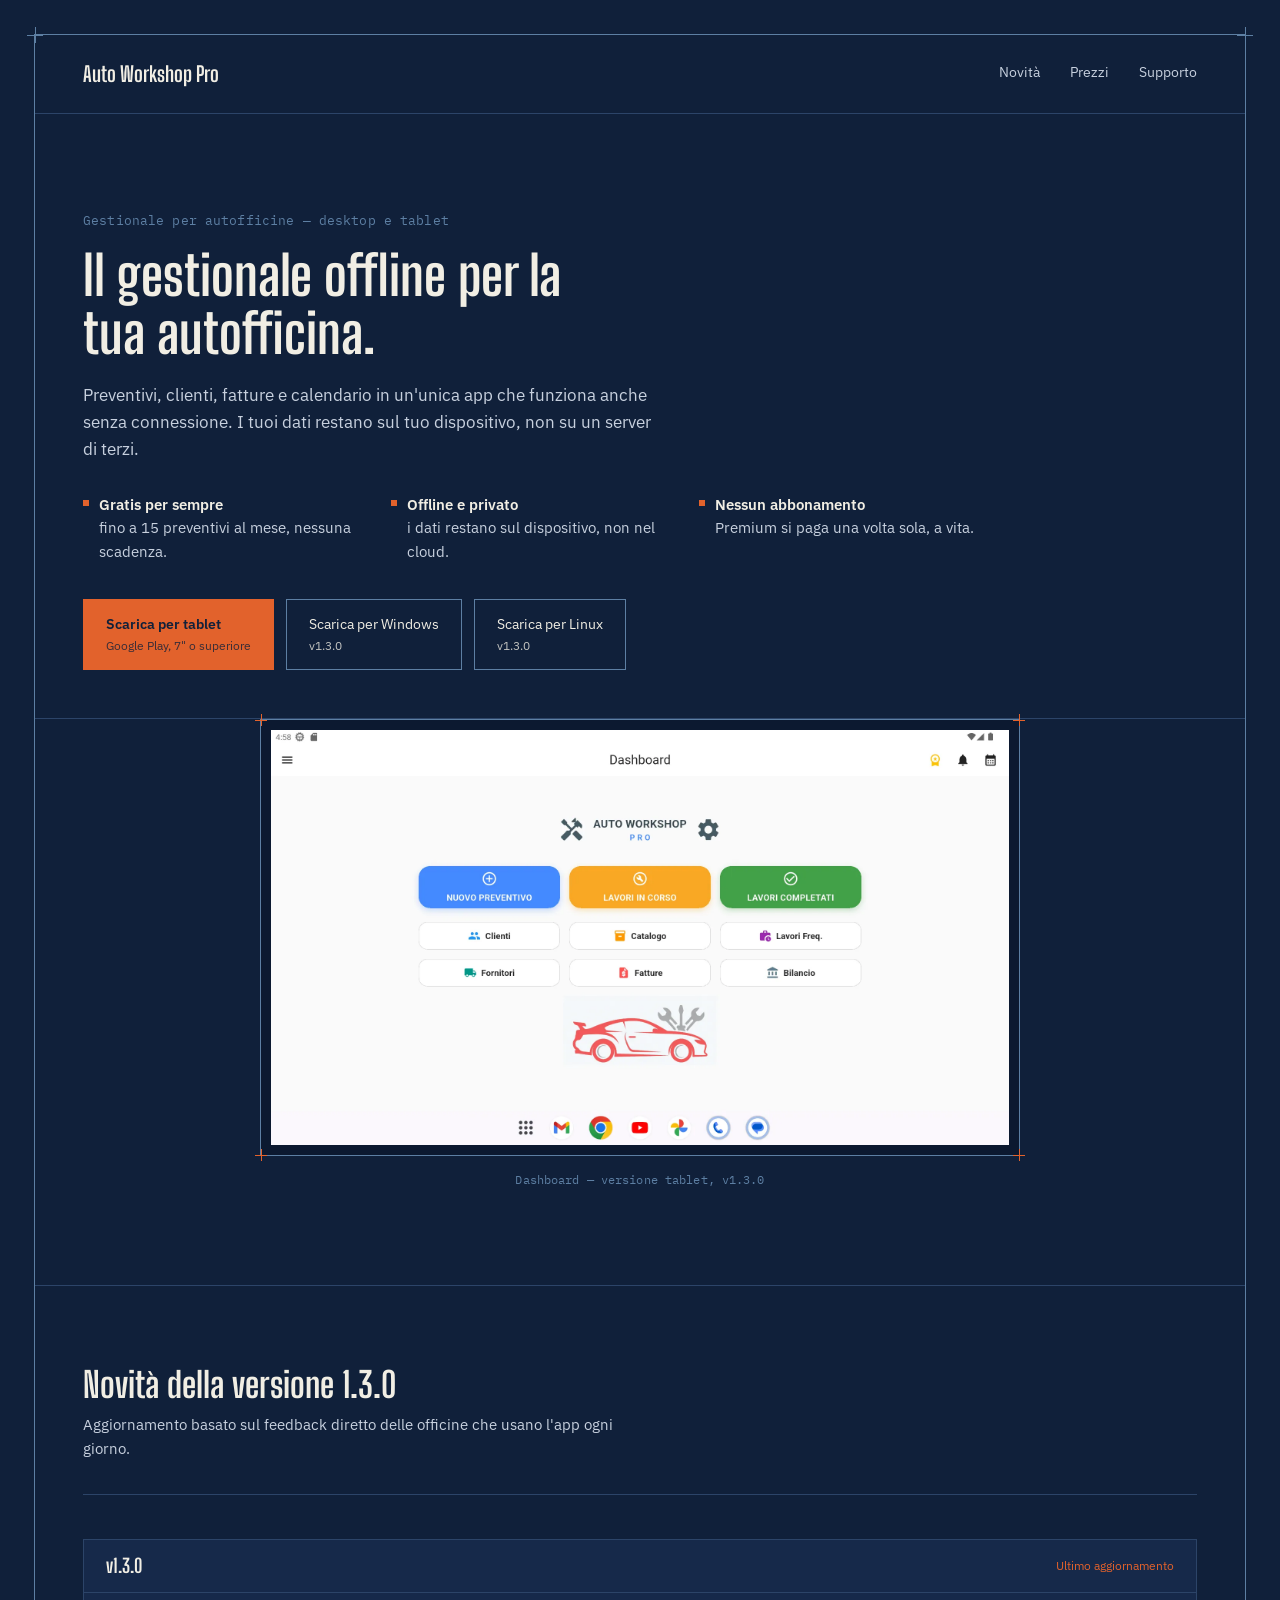
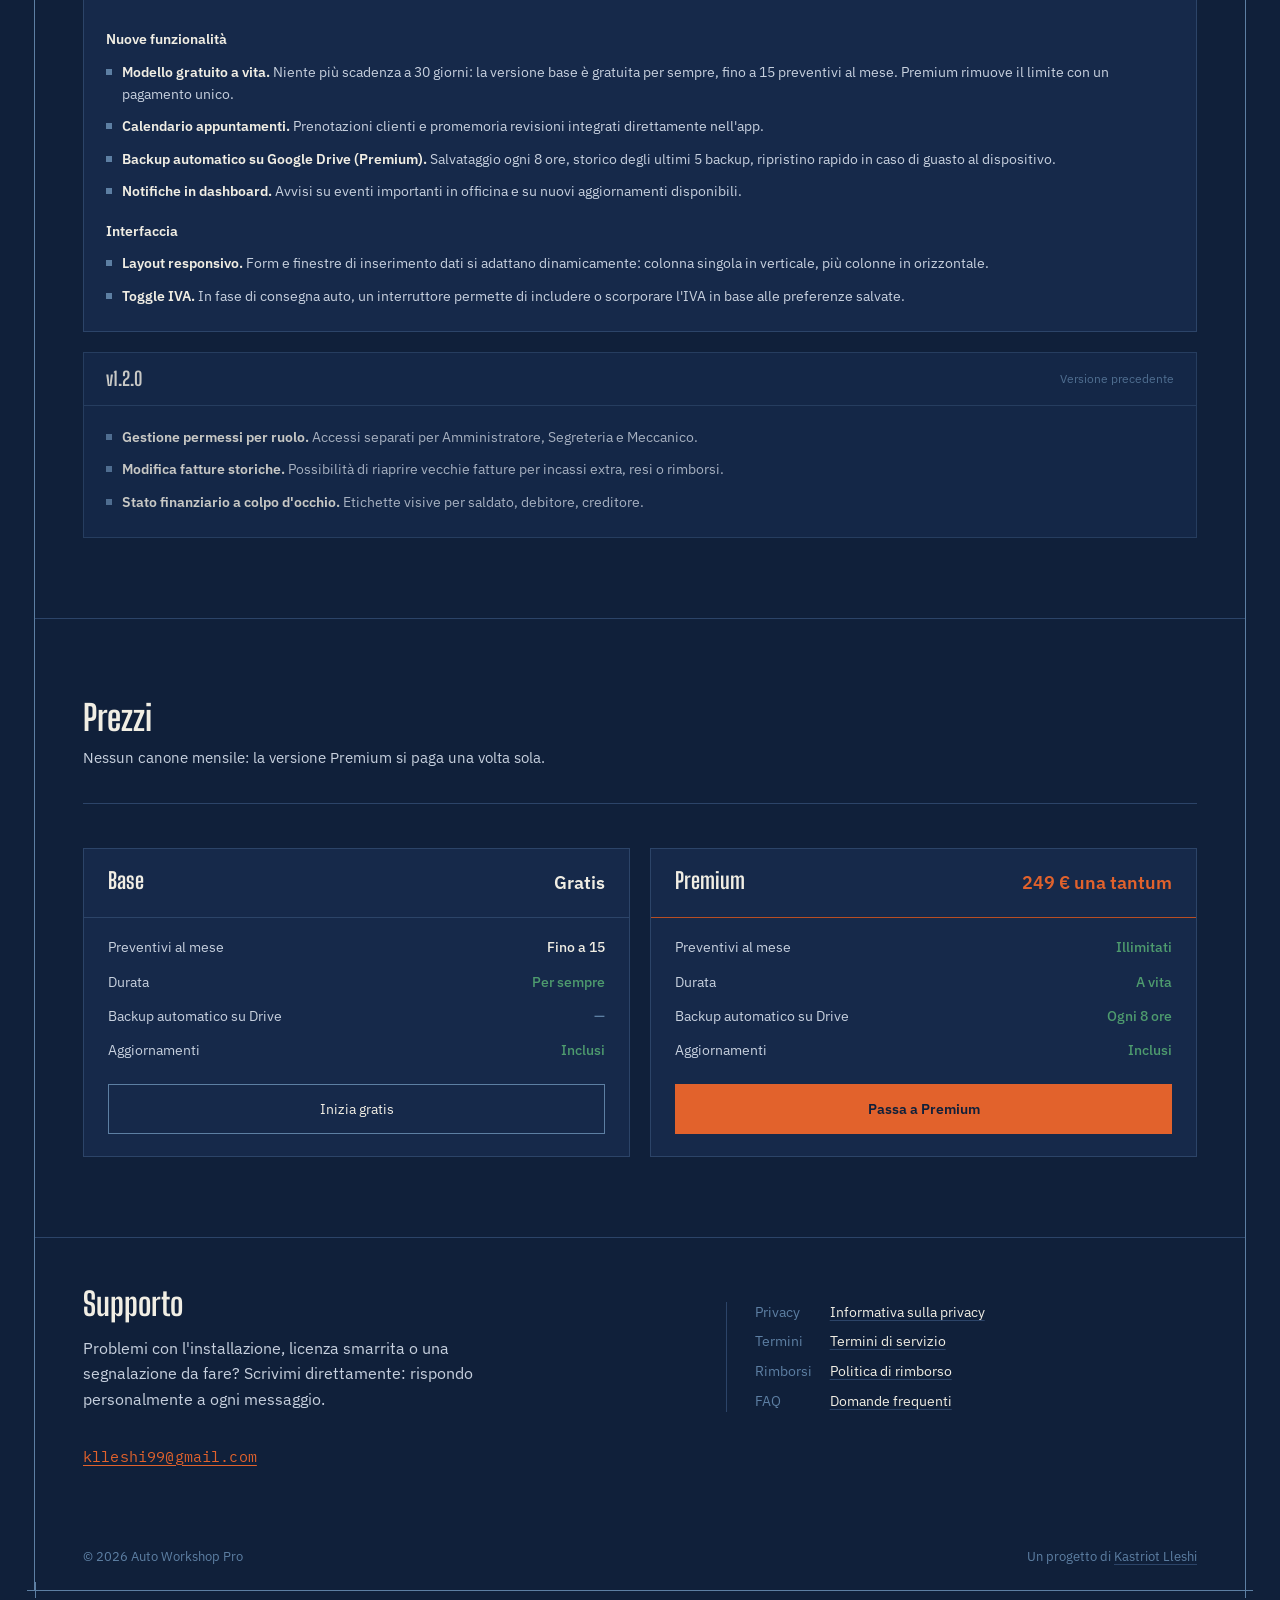
==== commit 99416870: "Sito: politica di rimborso, venditore e Paddle nei termini e nella privacy, pagine di pagamento di p" ====
--- a/index.html
+++ b/index.html
@@ -476,7 +476,7 @@
           <dt>Aggiornamenti</dt><dd class="yes">Inclusi</dd>
         </dl>
         <div class="plan-cta">
-          <a class="btn" href="https://play.google.com/store/apps/details?id=io.github.klleshi.auto_workshop" onclick="gtag('event','download_click',{platform:'tablet',version:'1.3.0',source:'pricing_free'});">Inizia gratis</a>
+          <a class="btn" id="cta-free" href="https://play.google.com/store/apps/details?id=io.github.klleshi.auto_workshop">Inizia gratis</a>
         </div>
       </div>
 
@@ -492,7 +492,7 @@
           <dt>Aggiornamenti</dt><dd class="yes">Inclusi</dd>
         </dl>
         <div class="plan-cta">
-          <a class="btn btn-primary" href="https://play.google.com/store/apps/details?id=io.github.klleshi.auto_workshop" onclick="gtag('event','download_click',{platform:'tablet',version:'1.3.0',source:'pricing_premium'});">Passa a Premium</a>
+          <a class="btn btn-primary" id="cta-premium" href="https://auto-workshop-pro.lemonsqueezy.com/checkout/buy/dc58af6b-a28e-4333-bb66-5b6a4c43126a">Passa a Premium</a>
         </div>
       </div>
     </div>
@@ -509,6 +509,8 @@
       <dd><a href="privacy.html">Informativa sulla privacy</a></dd>
       <dt>Termini</dt>
       <dd><a href="terms.html">Termini di servizio</a></dd>
+      <dt>Rimborsi</dt>
+      <dd><a href="rimborsi.html">Politica di rimborso</a></dd>
       <dt>FAQ</dt>
       <dd><a href="faq.html">Domande frequenti</a></dd>
     </dl>
@@ -520,5 +522,48 @@
   </footer>
 </div>
 
+<script>
+(function(){
+  var ua = navigator.userAgent || '';
+  var isAndroid = /Android/i.test(ua);
+  var isLinux = /Linux/i.test(ua) && !isAndroid;
+
+  var PLAY_STORE = 'https://play.google.com/store/apps/details?id=io.github.klleshi.auto_workshop';
+  var LEMONSQUEEZY = 'https://auto-workshop-pro.lemonsqueezy.com/checkout/buy/dc58af6b-a28e-4333-bb66-5b6a4c43126a';
+  var WIN_ZIP = '/downloads/AutoWorkShop_windows.zip';
+  var LINUX_ZIP = '/downloads/AutoWorkShop_linux.zip';
+
+  var freeHref, freePlatform, premiumHref, premiumPlatform;
+
+  if (isAndroid){
+    freeHref = PLAY_STORE; freePlatform = 'tablet';
+    premiumHref = PLAY_STORE; premiumPlatform = 'tablet';
+  } else if (isLinux){
+    freeHref = LINUX_ZIP; freePlatform = 'linux';
+    premiumHref = LEMONSQUEEZY; premiumPlatform = 'desktop';
+  } else {
+    // Default: Windows o piattaforma non riconosciuta -> Desktop
+    freeHref = WIN_ZIP; freePlatform = 'windows';
+    premiumHref = LEMONSQUEEZY; premiumPlatform = 'desktop';
+  }
+
+  var freeBtn = document.getElementById('cta-free');
+  var premiumBtn = document.getElementById('cta-premium');
+
+  if (freeBtn){
+    freeBtn.href = freeHref;
+    freeBtn.addEventListener('click', function(){
+      gtag('event','download_click',{platform:freePlatform,version:'1.3.0',source:'pricing_free'});
+    });
+  }
+  if (premiumBtn){
+    premiumBtn.href = premiumHref;
+    premiumBtn.addEventListener('click', function(){
+      gtag('event','purchase_click',{platform:premiumPlatform,version:'1.3.0',source:'pricing_premium'});
+    });
+  }
+})();
+</script>
+
 </body>
 </html>
